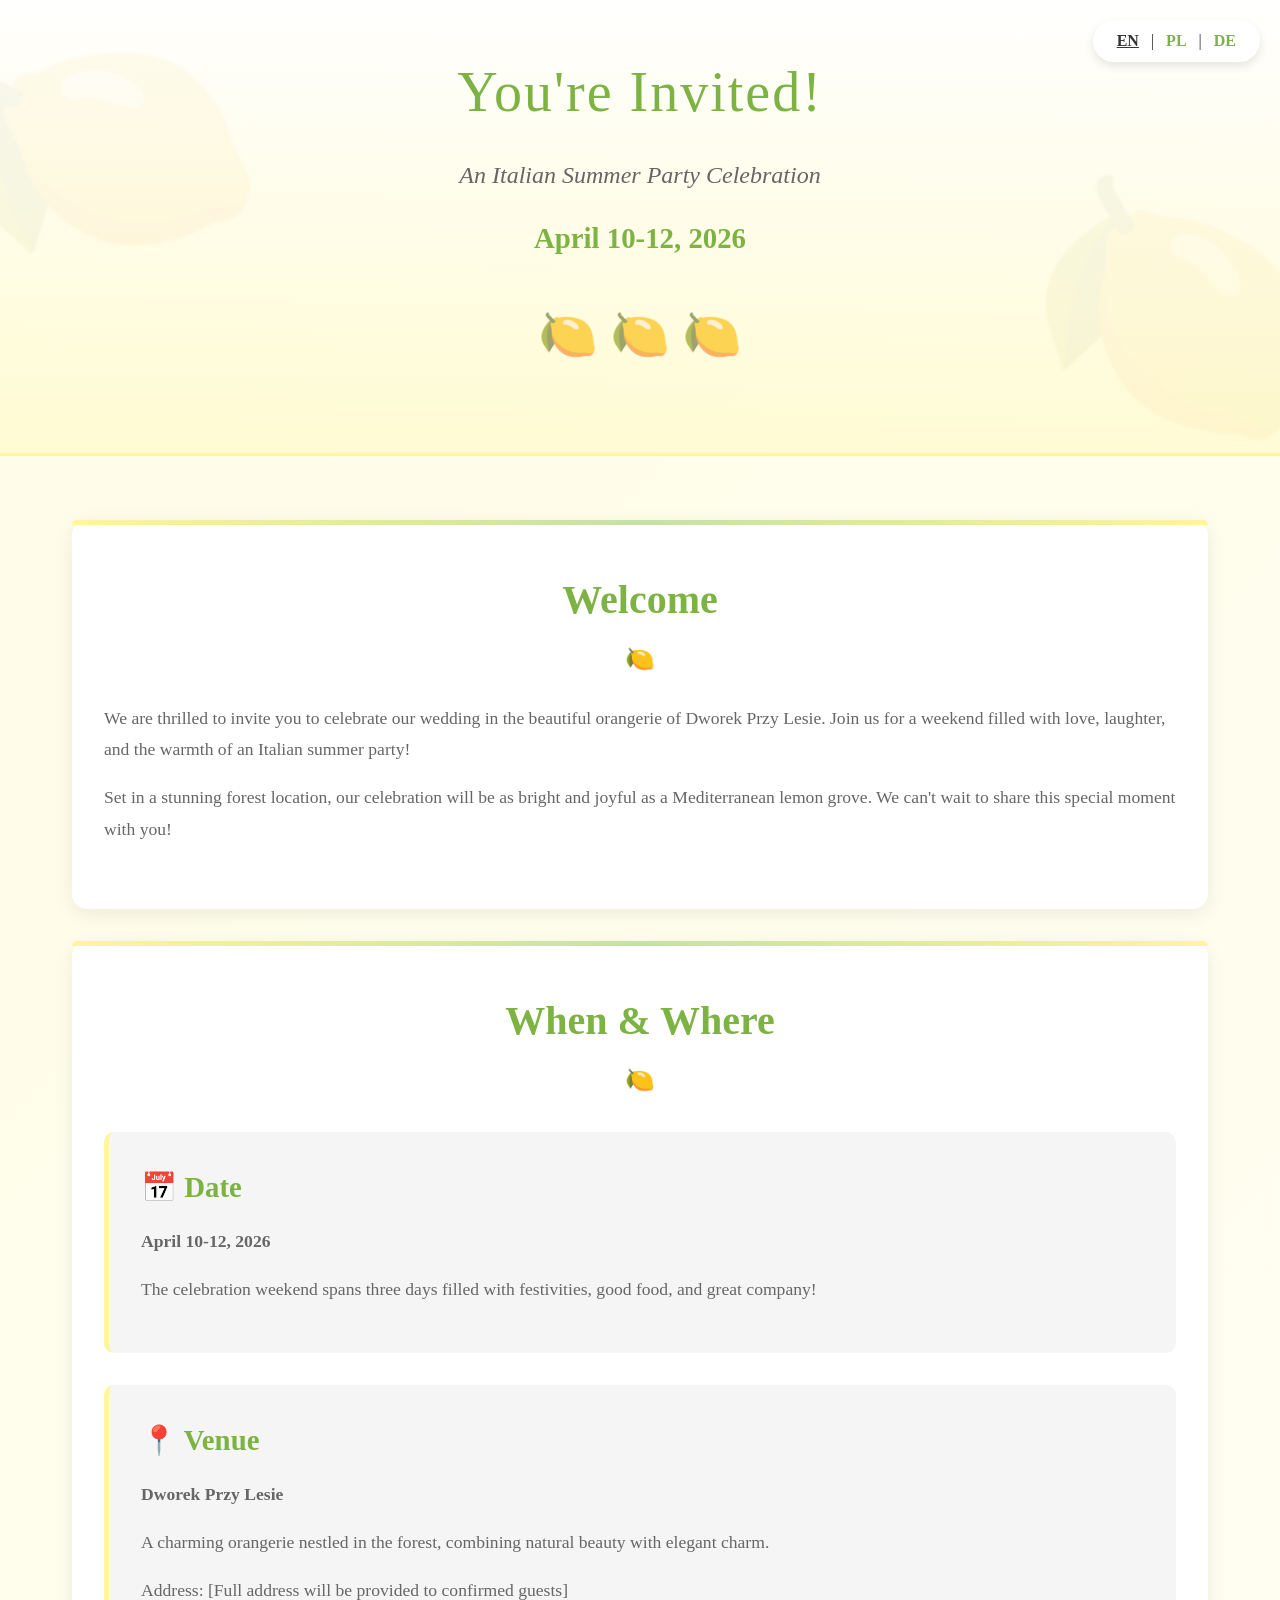
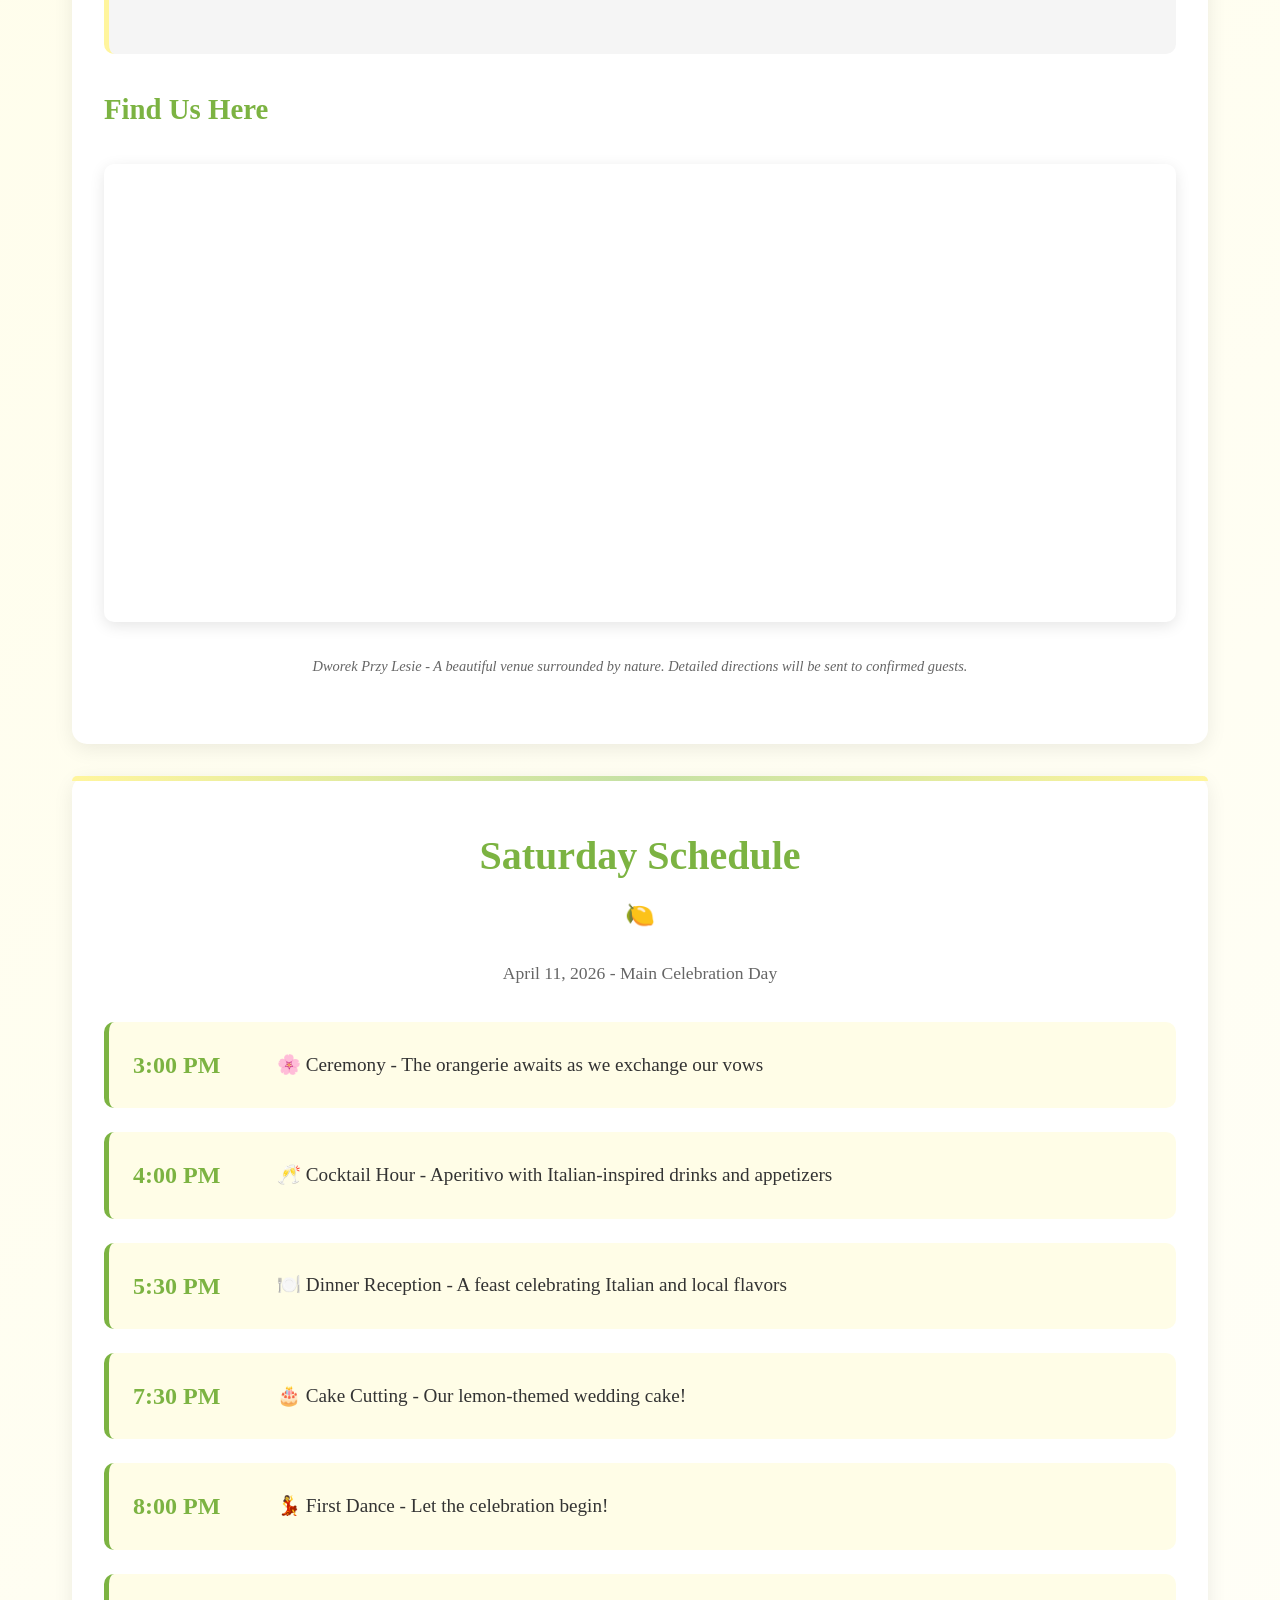
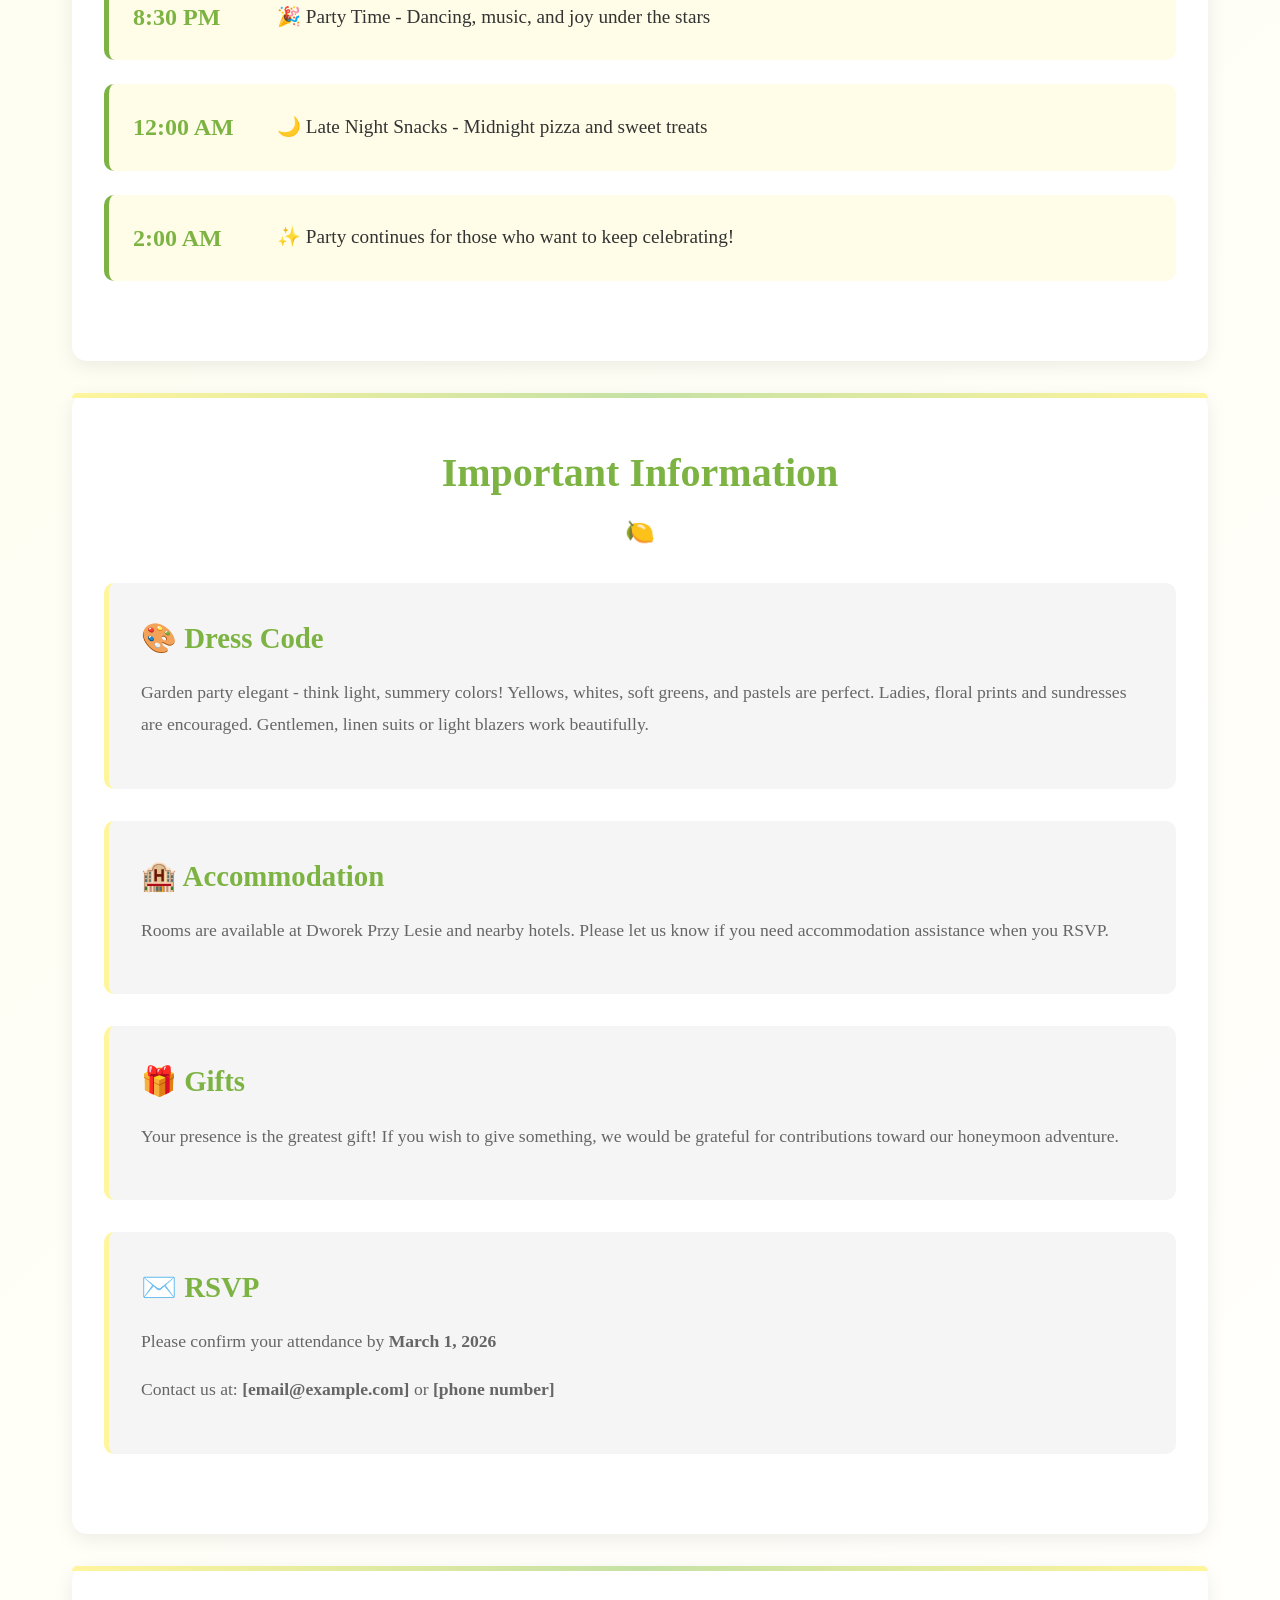
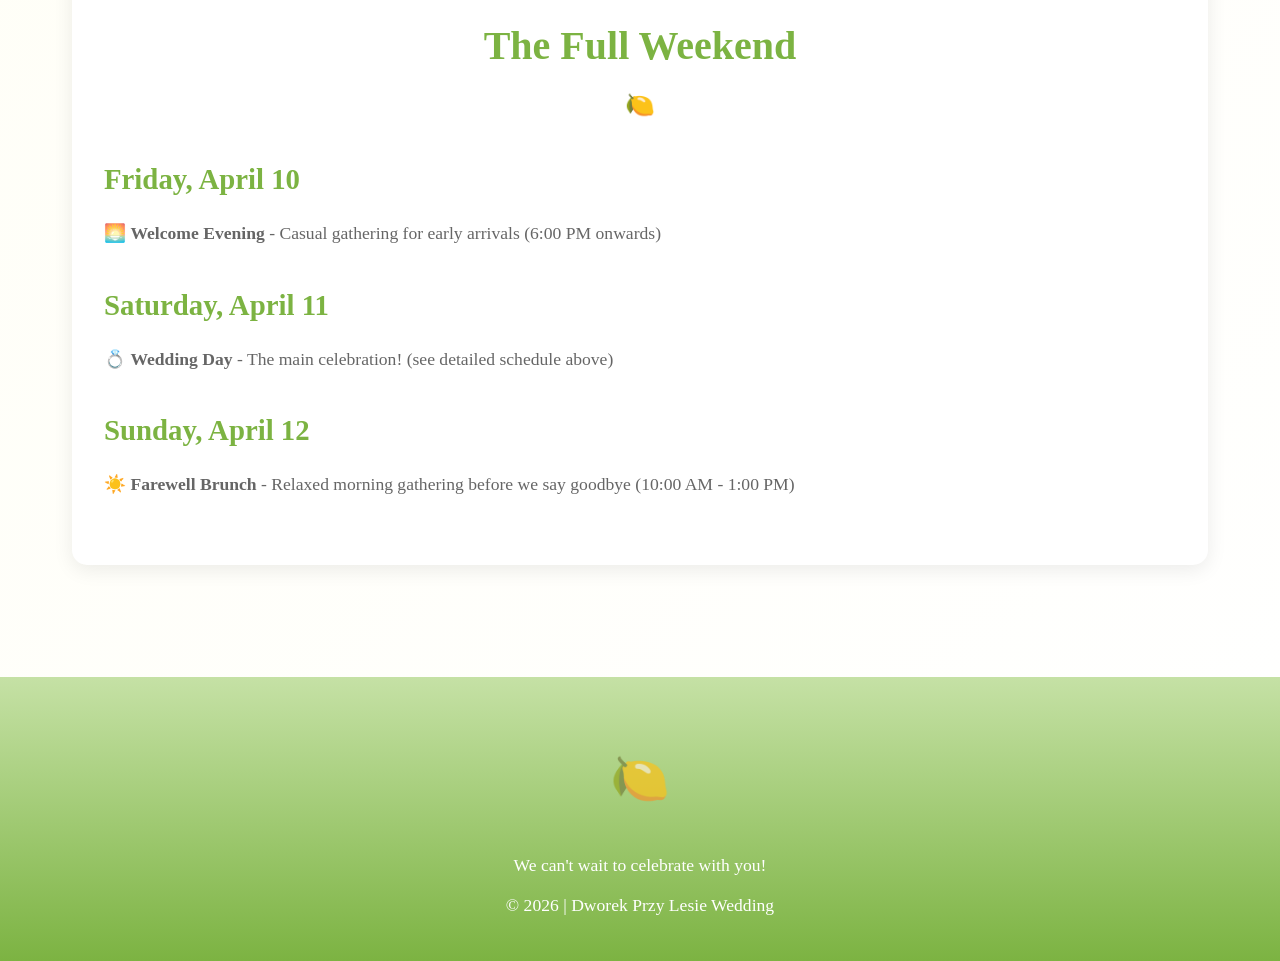
==== index.html @ be42570f "Initial wedding website" ====
<!DOCTYPE html>
<html lang="en">
<head>
    <meta charset="UTF-8">
    <meta name="viewport" content="width=device-width, initial-scale=1.0">
    <title>Wedding Celebration | April 10-12, 2026 | Dworek Przy Lesie</title>
    <meta name="description" content="Join us for an Italian summer party themed wedding celebration at Dworek Przy Lesie, April 10-12, 2026">
    <link rel="stylesheet" href="css/style.css">
</head>
<body>
    <!-- Language Switcher -->
    <div class="language-switcher">
        <a href="index.html">EN</a> |
        <a href="pl.html">PL</a> |
        <a href="de.html">DE</a>
    </div>

    <!-- Header -->
    <header>
        <h1>You're Invited!</h1>
        <p class="subtitle">An Italian Summer Party Celebration</p>
        <p class="date">April 10-12, 2026</p>
        <div class="lemon-decoration">🍋 🍋 🍋</div>
    </header>

    <!-- Main Content -->
    <div class="container">
        
        <!-- Welcome Section -->
        <section id="welcome">
            <h2>Welcome</h2>
            <p>We are thrilled to invite you to celebrate our wedding in the beautiful orangerie of Dworek Przy Lesie. Join us for a weekend filled with love, laughter, and the warmth of an Italian summer party!</p>
            <p>Set in a stunning forest location, our celebration will be as bright and joyful as a Mediterranean lemon grove. We can't wait to share this special moment with you!</p>
        </section>

        <!-- Date & Location -->
        <section id="location">
            <h2>When & Where</h2>
            <div class="info-box">
                <h3>📅 Date</h3>
                <p><strong>April 10-12, 2026</strong></p>
                <p>The celebration weekend spans three days filled with festivities, good food, and great company!</p>
            </div>
            
            <div class="info-box">
                <h3>📍 Venue</h3>
                <p><strong>Dworek Przy Lesie</strong></p>
                <p>A charming orangerie nestled in the forest, combining natural beauty with elegant charm.</p>
                <p>Address: [Full address will be provided to confirmed guests]</p>
            </div>

            <h3>Find Us Here</h3>
            <div class="map-container">
                <iframe 
                    src="https://www.google.com/maps/embed?pb=!1m18!1m12!1m3!1d2373.8956!2d18.0756344!3d53.6174989!2m3!1f0!2f0!3f0!3m2!1i1024!2i768!4f13.1!3m3!1m2!1s0x470312f6e8c45555%3A0x9f4f6c5c3e2f1234!2sDworek%20Przy%20Lesie!5e0!3m2!1sen!2spl!4v1697734000000!5m2!1sen!2spl"
                    width="100%" 
                    height="450" 
                    style="border:0;" 
                    allowfullscreen="" 
                    loading="lazy" 
                    referrerpolicy="no-referrer-when-downgrade">
                </iframe>
            </div>
            <p style="text-align: center; margin-top: 1rem; color: var(--text-light); font-size: 0.9rem;">
                <em>Dworek Przy Lesie - A beautiful venue surrounded by nature. Detailed directions will be sent to confirmed guests.</em>
            </p>
        </section>

        <!-- Saturday Timetable -->
        <section id="schedule">
            <h2>Saturday Schedule</h2>
            <p style="text-align: center; margin-bottom: 2rem;">April 11, 2026 - Main Celebration Day</p>
            
            <div class="timetable">
                <div class="time-item">
                    <span class="time">3:00 PM</span>
                    <span class="event">🌸 Ceremony - The orangerie awaits as we exchange our vows</span>
                </div>
                
                <div class="time-item">
                    <span class="time">4:00 PM</span>
                    <span class="event">🥂 Cocktail Hour - Aperitivo with Italian-inspired drinks and appetizers</span>
                </div>
                
                <div class="time-item">
                    <span class="time">5:30 PM</span>
                    <span class="event">🍽️ Dinner Reception - A feast celebrating Italian and local flavors</span>
                </div>
                
                <div class="time-item">
                    <span class="time">7:30 PM</span>
                    <span class="event">🎂 Cake Cutting - Our lemon-themed wedding cake!</span>
                </div>
                
                <div class="time-item">
                    <span class="time">8:00 PM</span>
                    <span class="event">💃 First Dance - Let the celebration begin!</span>
                </div>
                
                <div class="time-item">
                    <span class="time">8:30 PM</span>
                    <span class="event">🎉 Party Time - Dancing, music, and joy under the stars</span>
                </div>
                
                <div class="time-item">
                    <span class="time">12:00 AM</span>
                    <span class="event">🌙 Late Night Snacks - Midnight pizza and sweet treats</span>
                </div>
                
                <div class="time-item">
                    <span class="time">2:00 AM</span>
                    <span class="event">✨ Party continues for those who want to keep celebrating!</span>
                </div>
            </div>
        </section>

        <!-- Additional Information -->
        <section id="info">
            <h2>Important Information</h2>
            
            <div class="info-box">
                <h3>🎨 Dress Code</h3>
                <p>Garden party elegant - think light, summery colors! Yellows, whites, soft greens, and pastels are perfect. Ladies, floral prints and sundresses are encouraged. Gentlemen, linen suits or light blazers work beautifully.</p>
            </div>

            <div class="info-box">
                <h3>🏨 Accommodation</h3>
                <p>Rooms are available at Dworek Przy Lesie and nearby hotels. Please let us know if you need accommodation assistance when you RSVP.</p>
            </div>

            <div class="info-box">
                <h3>🎁 Gifts</h3>
                <p>Your presence is the greatest gift! If you wish to give something, we would be grateful for contributions toward our honeymoon adventure.</p>
            </div>

            <div class="info-box">
                <h3>✉️ RSVP</h3>
                <p>Please confirm your attendance by <strong>March 1, 2026</strong></p>
                <p>Contact us at: <strong>[email@example.com]</strong> or <strong>[phone number]</strong></p>
            </div>
        </section>

        <!-- Weekend Overview -->
        <section id="weekend">
            <h2>The Full Weekend</h2>
            
            <h3>Friday, April 10</h3>
            <p>🌅 <strong>Welcome Evening</strong> - Casual gathering for early arrivals (6:00 PM onwards)</p>
            
            <h3>Saturday, April 11</h3>
            <p>💍 <strong>Wedding Day</strong> - The main celebration! (see detailed schedule above)</p>
            
            <h3>Sunday, April 12</h3>
            <p>☀️ <strong>Farewell Brunch</strong> - Relaxed morning gathering before we say goodbye (10:00 AM - 1:00 PM)</p>
        </section>

    </div>

    <!-- Footer -->
    <footer>
        <div class="lemon-decoration">🍋</div>
        <p>We can't wait to celebrate with you!</p>
        <p>© 2026 | Dworek Przy Lesie Wedding</p>
    </footer>

    <script src="js/main.js"></script>
</body>
</html>
---- css/style.css ----
/* Italian Summer Party Wedding Theme - Lemons & Light */

:root {
    --lemon-yellow: #FFF59D;
    --soft-yellow: #FFFDE7;
    --light-green: #C5E1A5;
    --forest-green: #7CB342;
    --white: #FFFFFF;
    --soft-gray: #F5F5F5;
    --text-dark: #333333;
    --text-light: #666666;
}

* {
    margin: 0;
    padding: 0;
    box-sizing: border-box;
}

body {
    font-family: 'Georgia', 'Times New Roman', serif;
    line-height: 1.6;
    color: var(--text-dark);
    background: linear-gradient(135deg, var(--soft-yellow) 0%, var(--white) 100%);
    min-height: 100vh;
}

/* Header Section */
header {
    background: linear-gradient(to bottom, rgba(255, 255, 255, 0.95), rgba(255, 245, 157, 0.3));
    padding: 3rem 2rem;
    text-align: center;
    border-bottom: 3px solid var(--lemon-yellow);
    position: relative;
    overflow: hidden;
}

header::before {
    content: '🍋';
    position: absolute;
    font-size: 15rem;
    opacity: 0.05;
    top: -3rem;
    left: -3rem;
    transform: rotate(-15deg);
}

header::after {
    content: '🍋';
    position: absolute;
    font-size: 15rem;
    opacity: 0.05;
    bottom: -3rem;
    right: -3rem;
    transform: rotate(15deg);
}

h1 {
    font-size: 3.5rem;
    color: var(--forest-green);
    margin-bottom: 1rem;
    font-weight: 400;
    letter-spacing: 2px;
    position: relative;
    z-index: 1;
}

.subtitle {
    font-size: 1.5rem;
    color: var(--text-light);
    font-style: italic;
    margin-bottom: 1rem;
}

.date {
    font-size: 1.8rem;
    color: var(--forest-green);
    font-weight: 600;
    margin-top: 1rem;
}

/* Language Switcher */
.language-switcher {
    position: fixed;
    top: 20px;
    right: 20px;
    background: var(--white);
    padding: 0.5rem 1rem;
    border-radius: 25px;
    box-shadow: 0 4px 10px rgba(0, 0, 0, 0.1);
    z-index: 1000;
}

.language-switcher a {
    text-decoration: none;
    color: var(--forest-green);
    margin: 0 0.5rem;
    font-weight: 600;
    transition: color 0.3s ease;
}

.language-switcher a:hover {
    color: var(--text-dark);
}

.language-switcher a.active {
    color: var(--text-dark);
    text-decoration: underline;
}

/* Main Container */
.container {
    max-width: 1200px;
    margin: 0 auto;
    padding: 2rem;
}

/* Section Styling */
section {
    background: var(--white);
    margin: 2rem 0;
    padding: 3rem 2rem;
    border-radius: 15px;
    box-shadow: 0 5px 20px rgba(0, 0, 0, 0.08);
    position: relative;
}

section::before {
    content: '';
    position: absolute;
    top: 0;
    left: 0;
    right: 0;
    height: 5px;
    background: linear-gradient(to right, var(--lemon-yellow), var(--light-green), var(--lemon-yellow));
    border-radius: 15px 15px 0 0;
}

h2 {
    font-size: 2.5rem;
    color: var(--forest-green);
    margin-bottom: 1.5rem;
    text-align: center;
    position: relative;
}

h2::after {
    content: '🍋';
    display: block;
    font-size: 1.5rem;
    margin-top: 0.5rem;
}

h3 {
    font-size: 1.8rem;
    color: var(--forest-green);
    margin: 2rem 0 1rem 0;
}

p {
    font-size: 1.1rem;
    color: var(--text-light);
    margin-bottom: 1rem;
    line-height: 1.8;
}

/* Map Container */
.map-container {
    margin: 2rem 0;
    border-radius: 10px;
    overflow: hidden;
    box-shadow: 0 4px 15px rgba(0, 0, 0, 0.1);
}

.map-container iframe {
    width: 100%;
    height: 450px;
    border: none;
}

/* Timetable */
.timetable {
    margin: 2rem 0;
}

.time-item {
    display: flex;
    align-items: center;
    margin: 1.5rem 0;
    padding: 1.5rem;
    background: var(--soft-yellow);
    border-radius: 10px;
    border-left: 5px solid var(--forest-green);
    transition: transform 0.3s ease, box-shadow 0.3s ease;
}

.time-item:hover {
    transform: translateX(10px);
    box-shadow: 0 4px 15px rgba(124, 179, 66, 0.2);
}

.time {
    font-size: 1.5rem;
    font-weight: 600;
    color: var(--forest-green);
    min-width: 120px;
    margin-right: 1.5rem;
}

.event {
    font-size: 1.2rem;
    color: var(--text-dark);
}

/* Info Boxes */
.info-box {
    background: var(--soft-gray);
    padding: 2rem;
    border-radius: 10px;
    margin: 2rem 0;
    border-left: 5px solid var(--lemon-yellow);
}

.info-box h3 {
    margin-top: 0;
}

/* Footer */
footer {
    background: linear-gradient(to top, var(--forest-green), var(--light-green));
    color: var(--white);
    text-align: center;
    padding: 2rem;
    margin-top: 3rem;
}

footer p {
    color: var(--white);
    margin: 0.5rem 0;
}

/* Decorative Elements */
.lemon-decoration {
    text-align: center;
    font-size: 3rem;
    margin: 2rem 0;
    opacity: 0.7;
}

/* Responsive Design */
@media (max-width: 768px) {
    h1 {
        font-size: 2.5rem;
    }
    
    .subtitle {
        font-size: 1.2rem;
    }
    
    .date {
        font-size: 1.5rem;
    }
    
    h2 {
        font-size: 2rem;
    }
    
    .time-item {
        flex-direction: column;
        align-items: flex-start;
    }
    
    .time {
        min-width: auto;
        margin-right: 0;
        margin-bottom: 0.5rem;
    }
    
    .language-switcher {
        top: 10px;
        right: 10px;
        padding: 0.4rem 0.8rem;
    }
    
    section {
        padding: 2rem 1rem;
    }
    
    .map-container iframe {
        height: 300px;
    }
}

/* Animation */
@keyframes fadeIn {
    from {
        opacity: 0;
        transform: translateY(20px);
    }
    to {
        opacity: 1;
        transform: translateY(0);
    }
}

section {
    animation: fadeIn 0.6s ease-out;
}
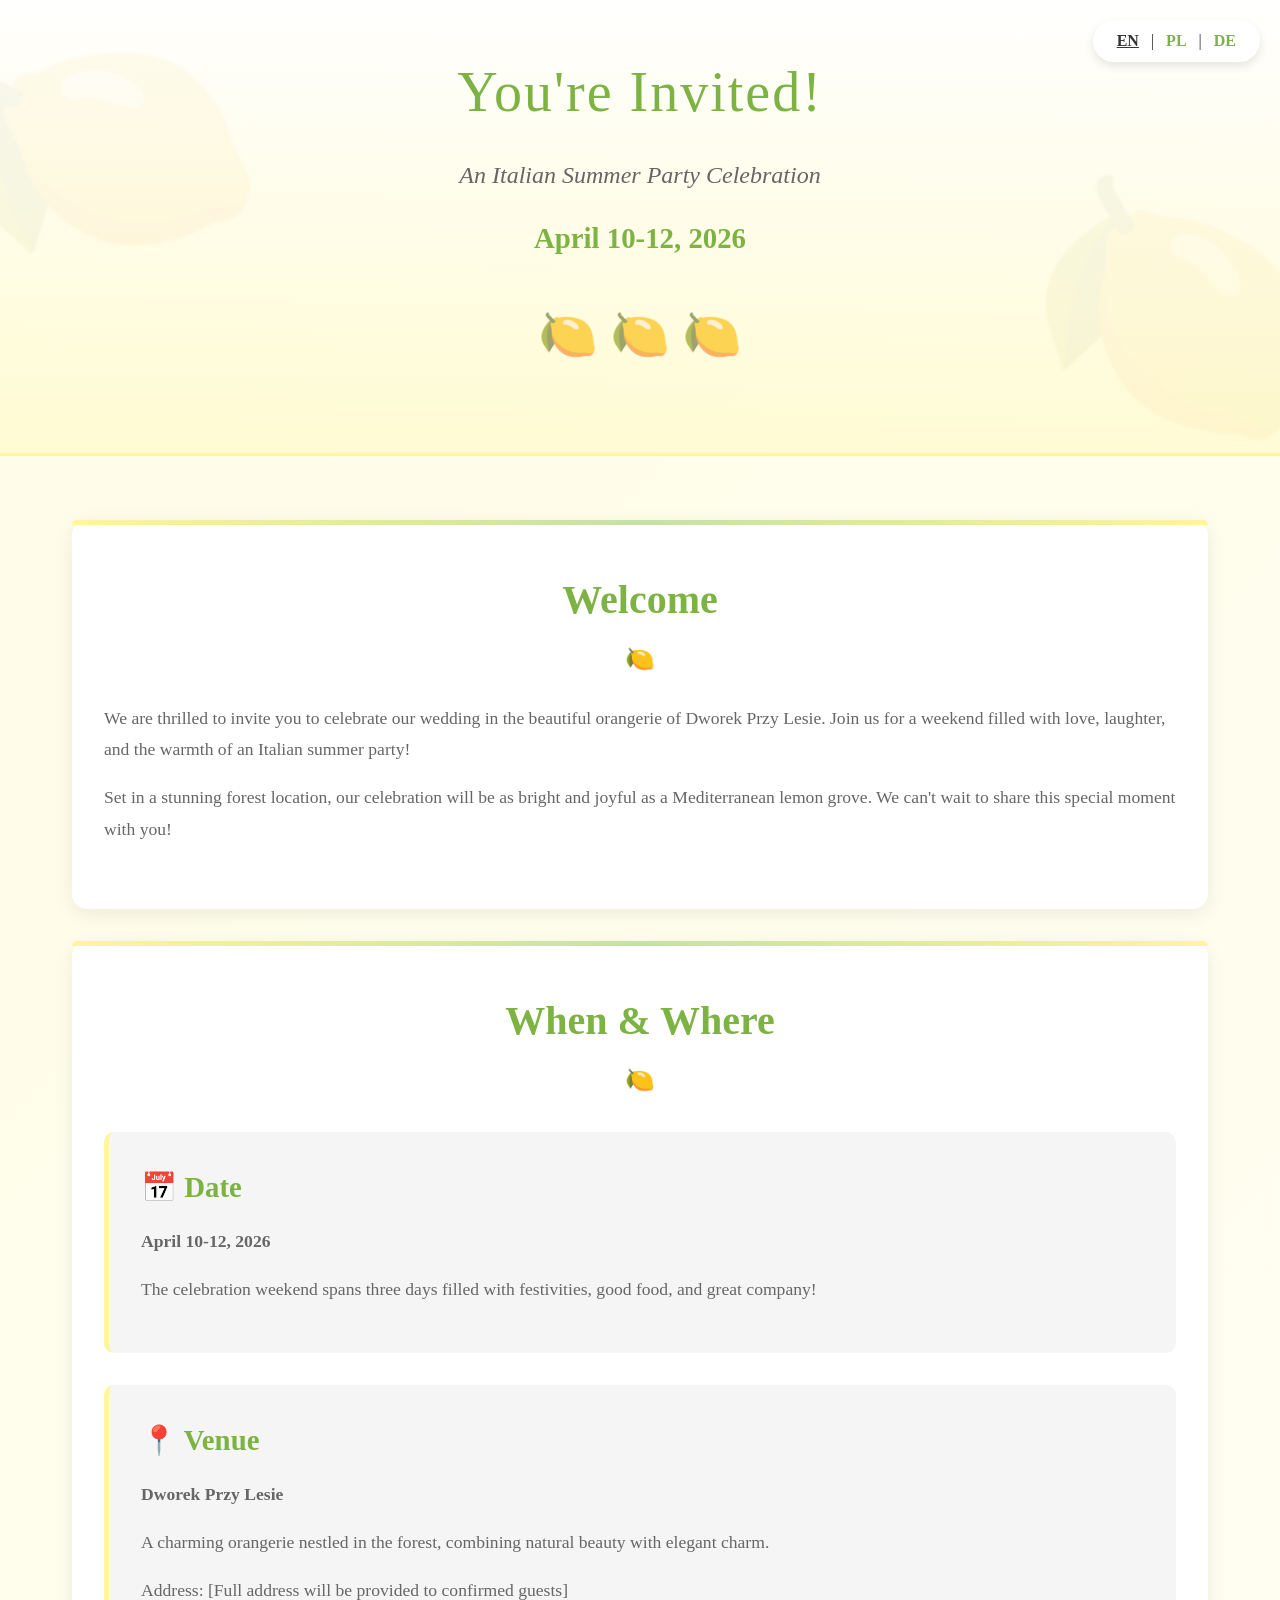
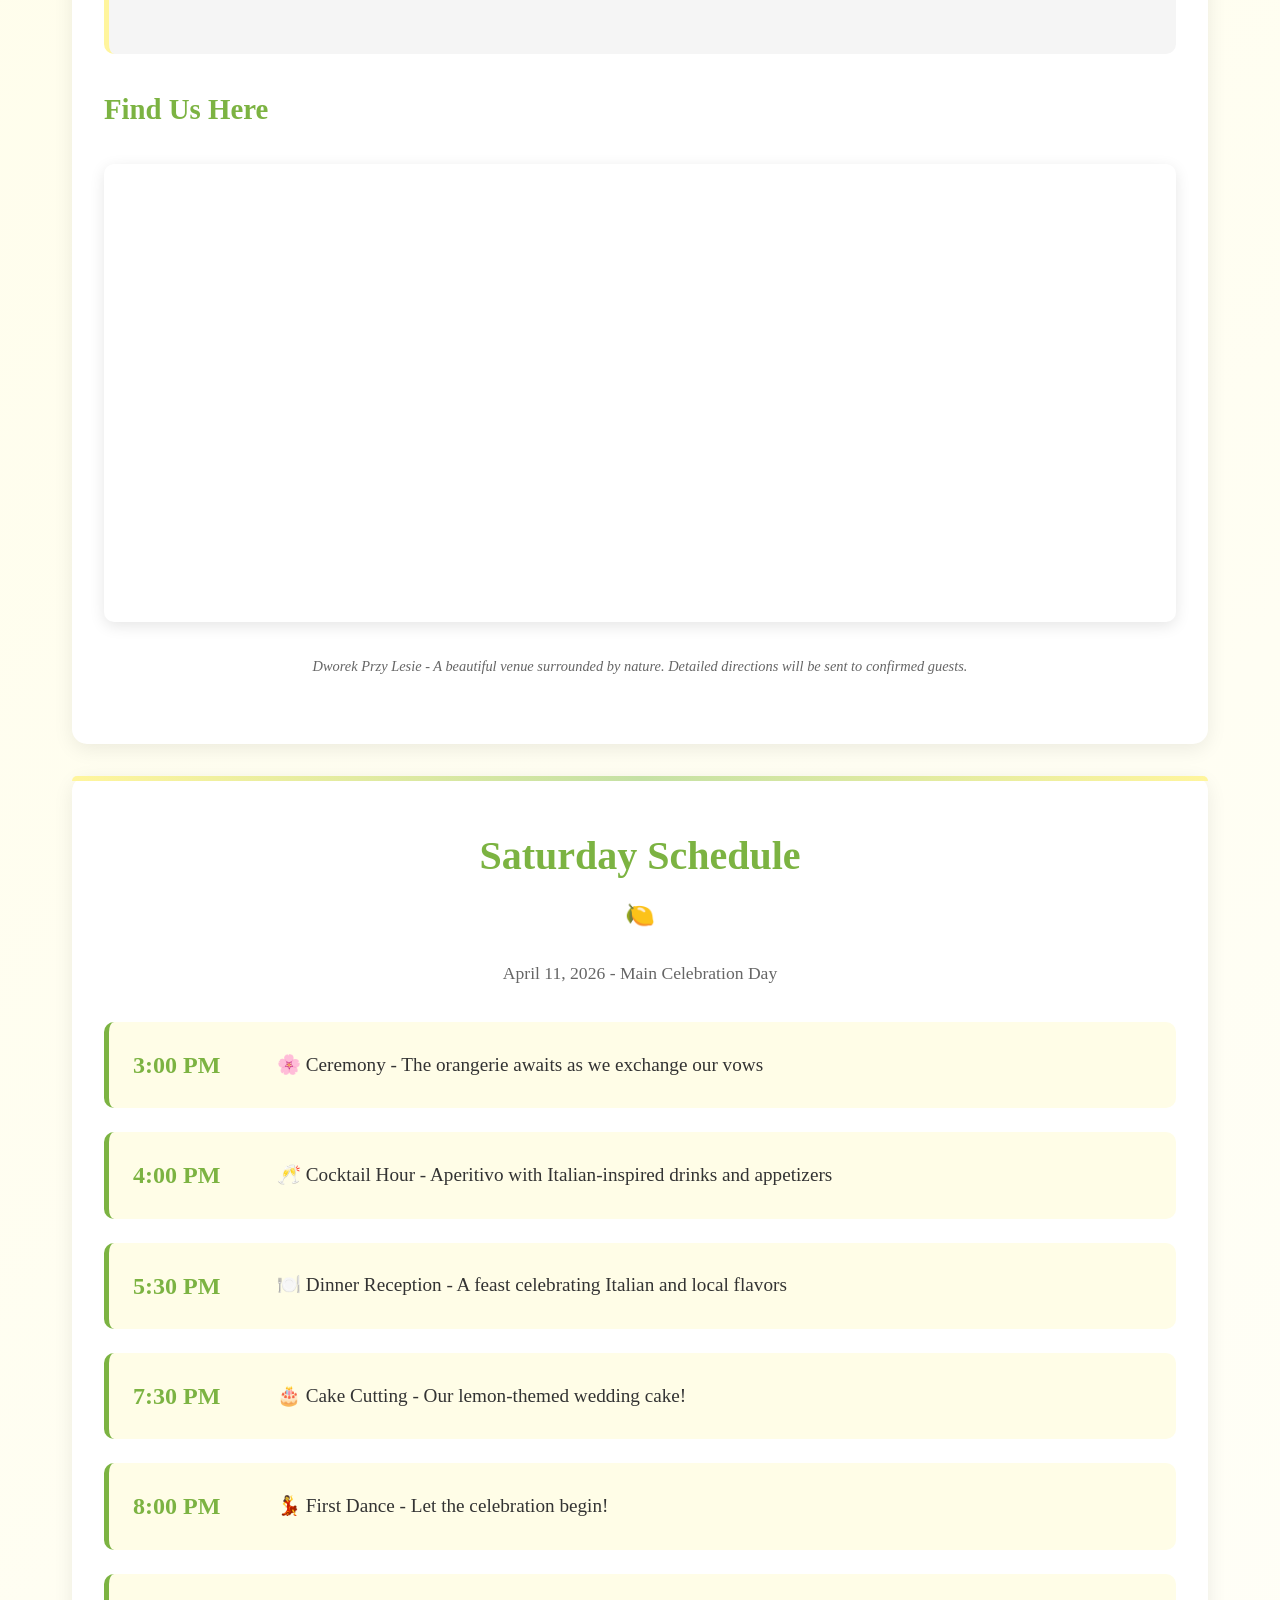
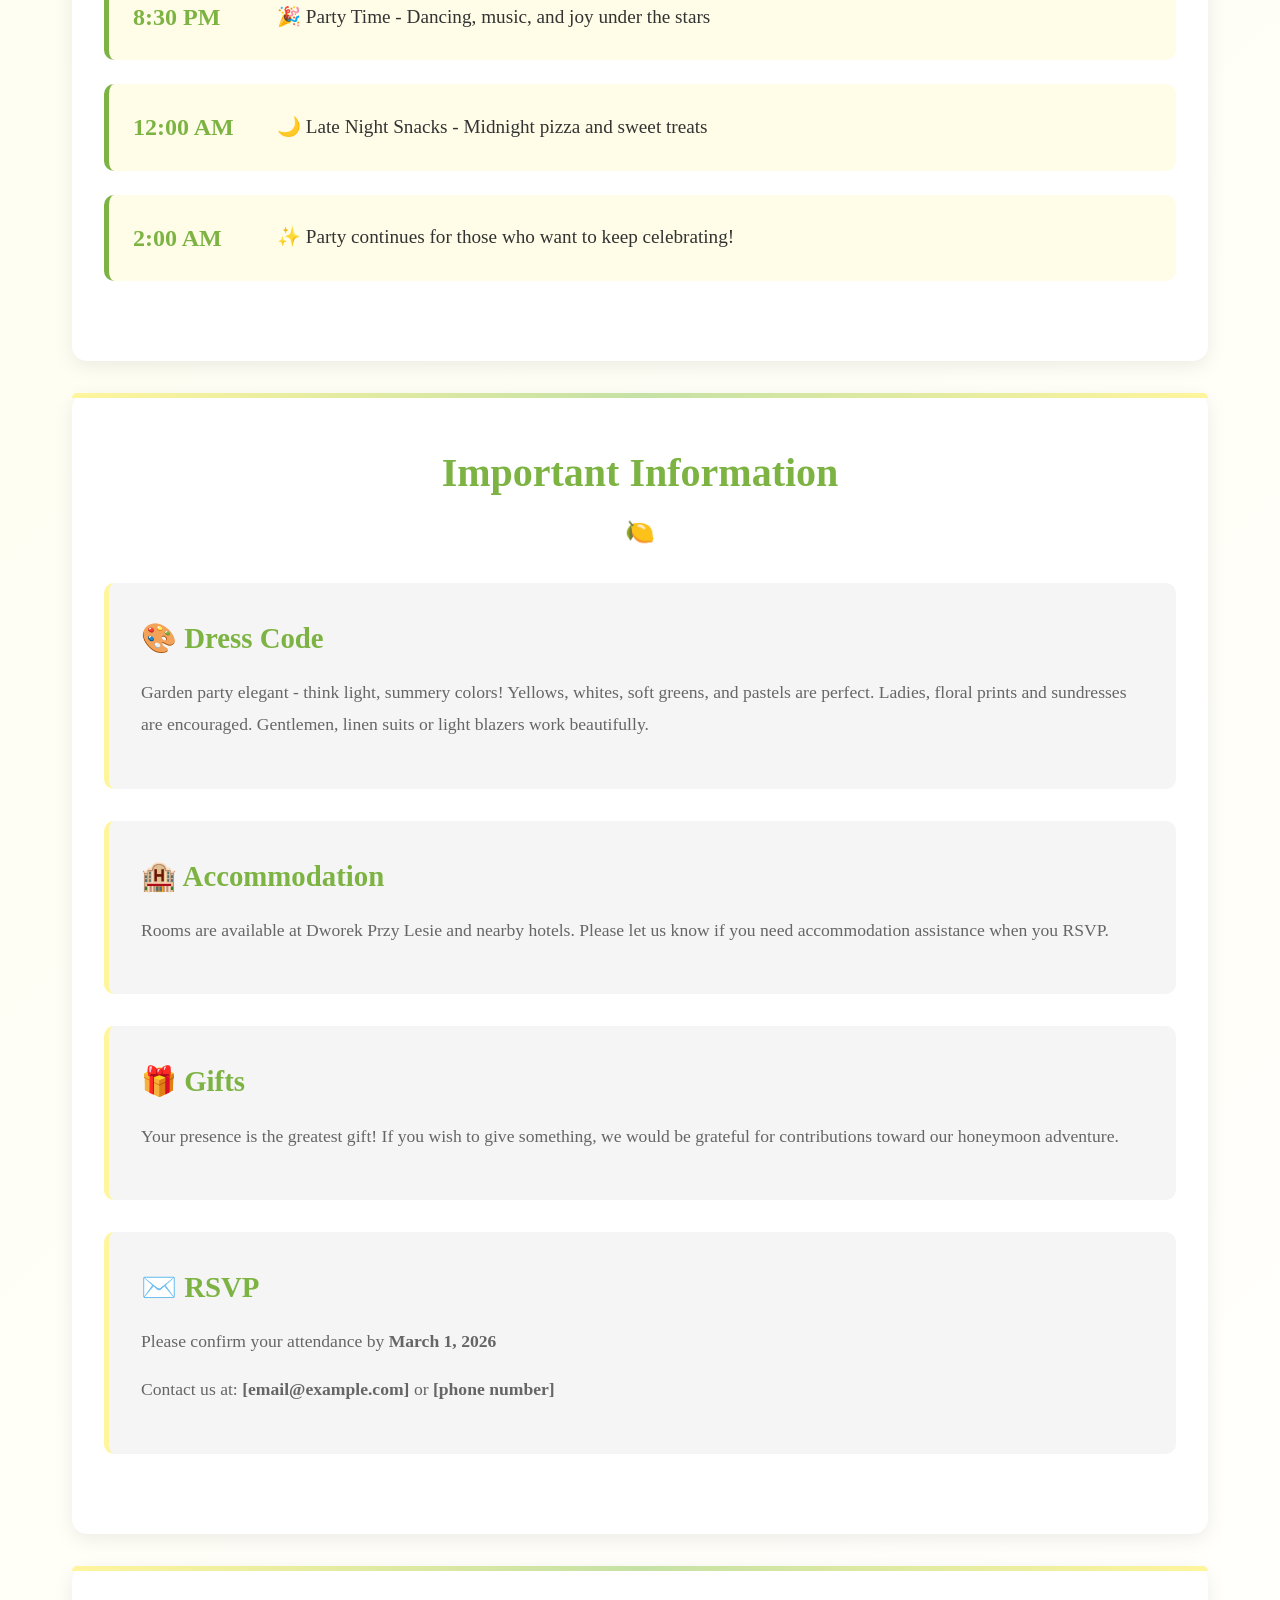
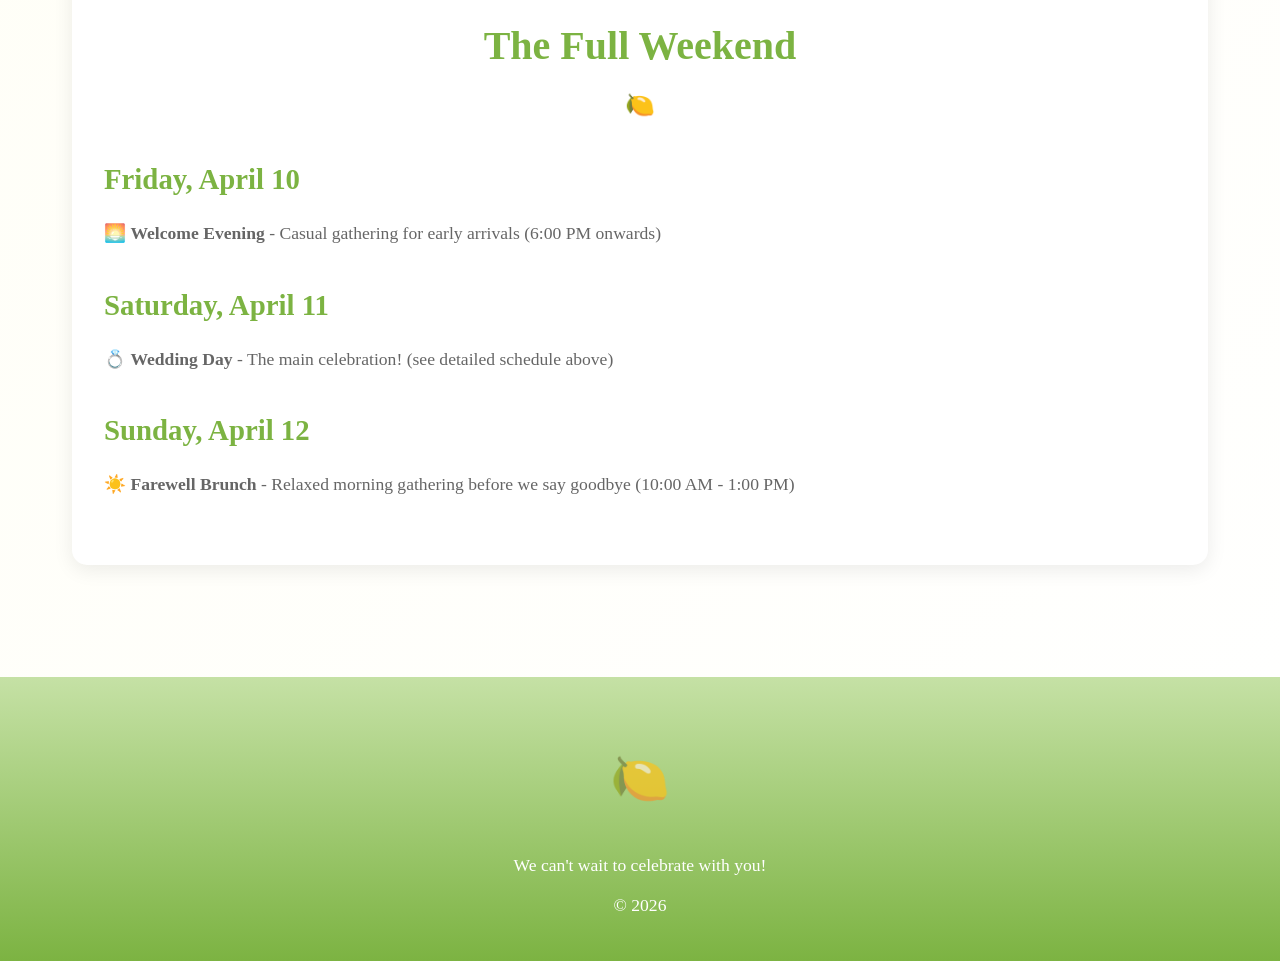
==== commit b2ccbafb: "copyright" ====
--- a/index.html
+++ b/index.html
@@ -160,7 +160,7 @@
     <footer>
         <div class="lemon-decoration">🍋</div>
         <p>We can't wait to celebrate with you!</p>
-        <p>© 2026 | Dworek Przy Lesie Wedding</p>
+        <p>© 2026 </p>
     </footer>
 
     <script src="js/main.js"></script>
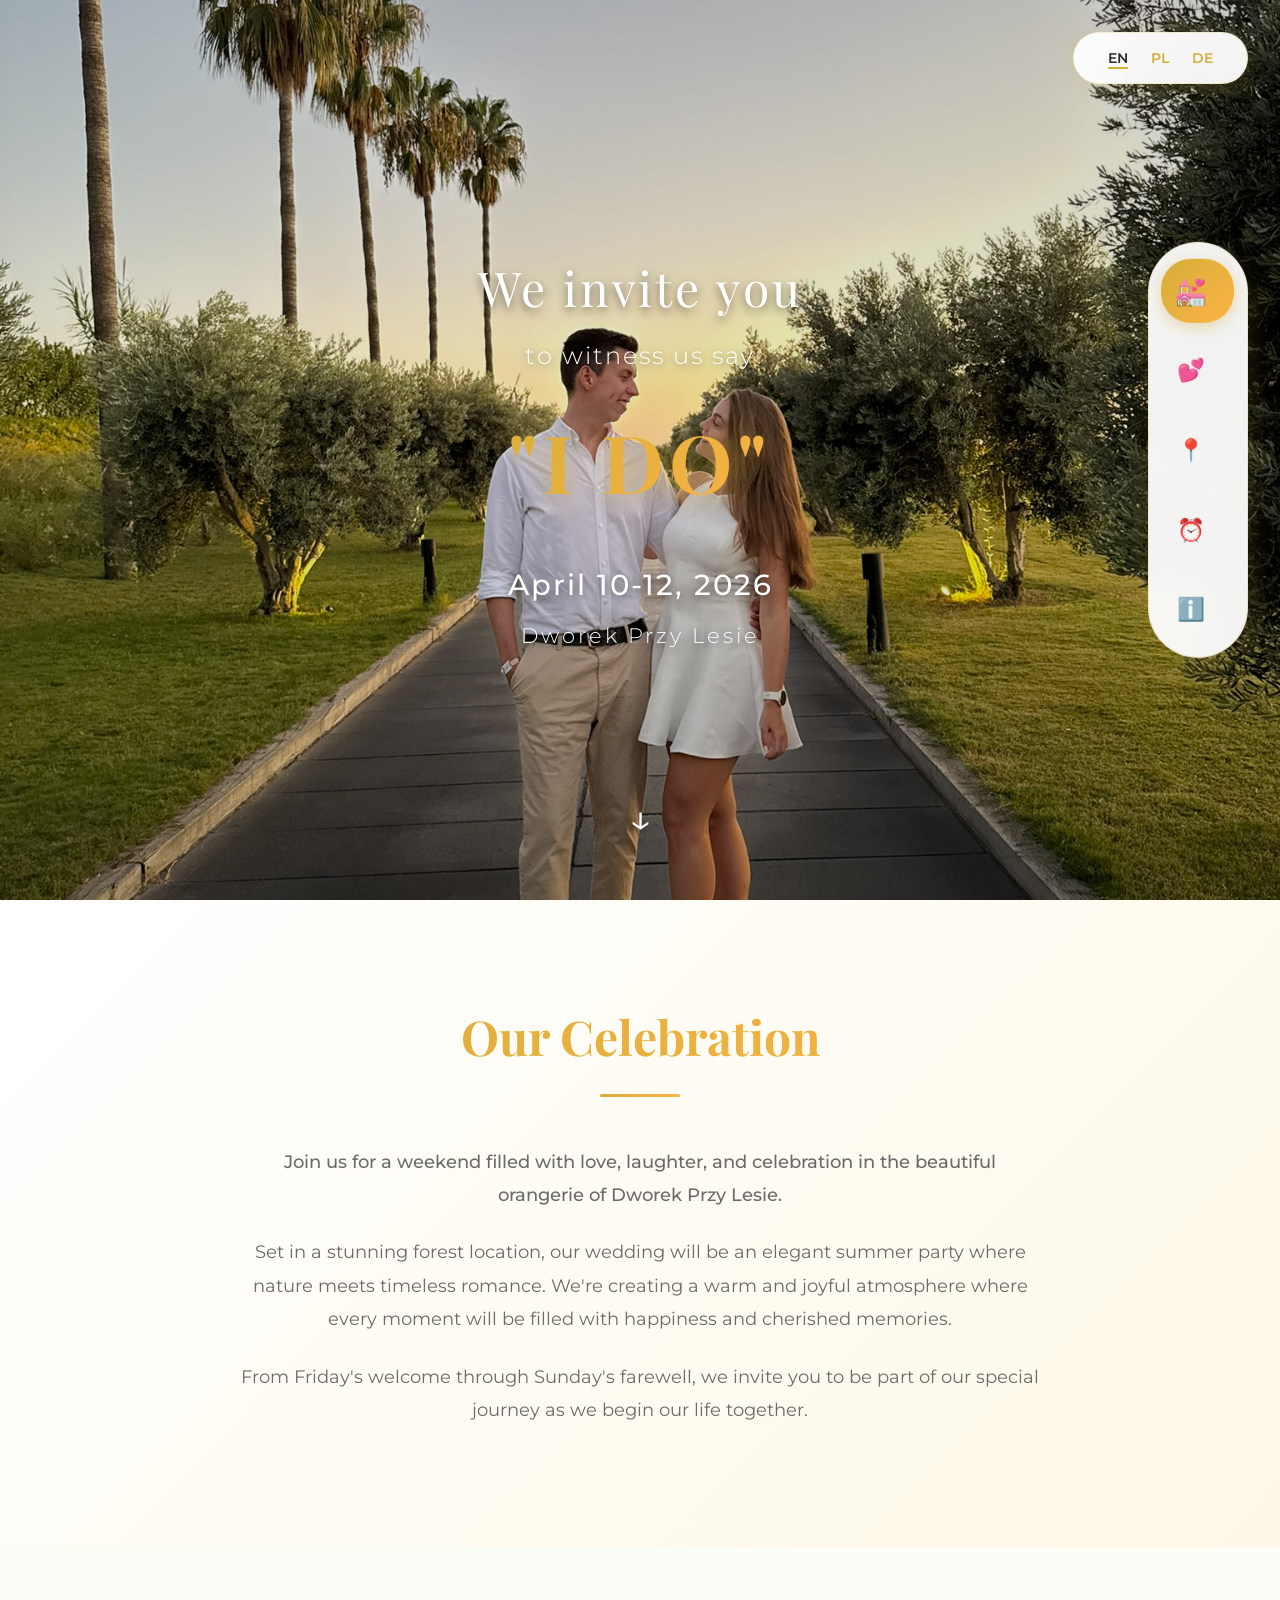
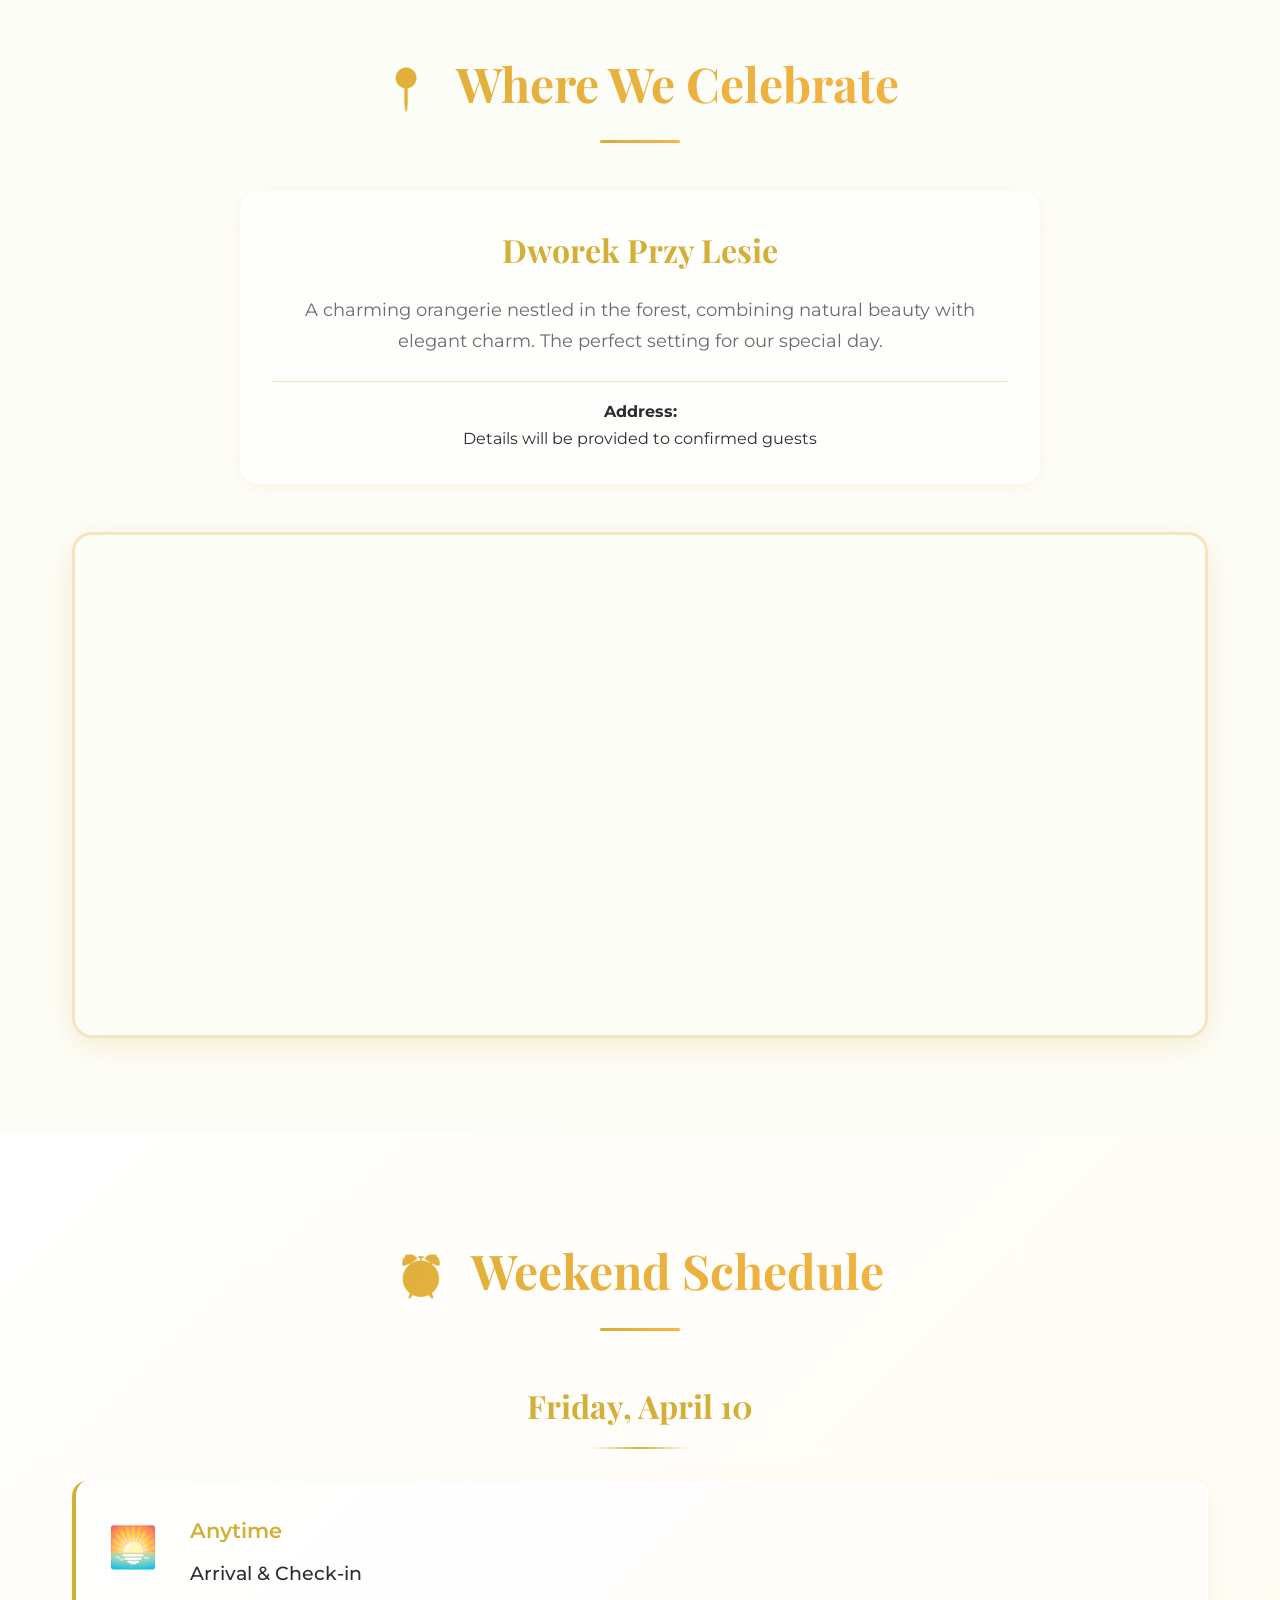
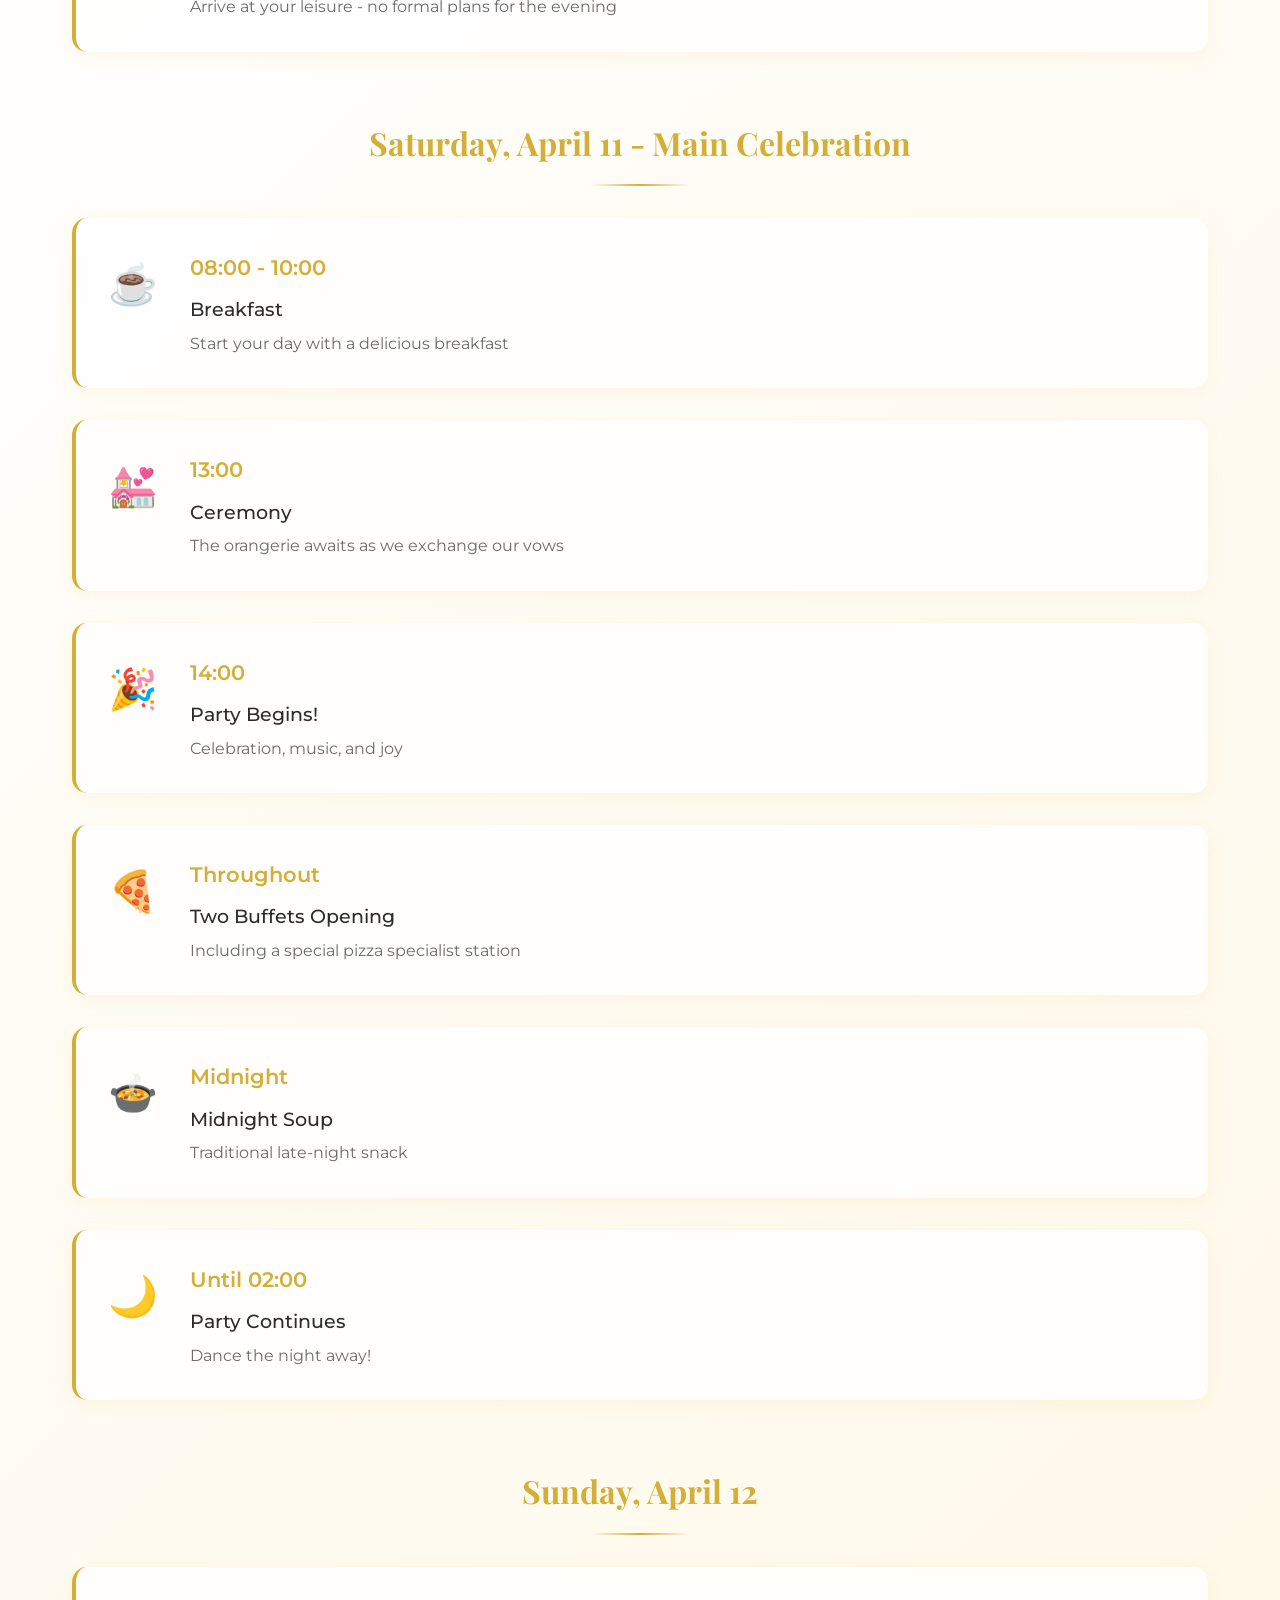
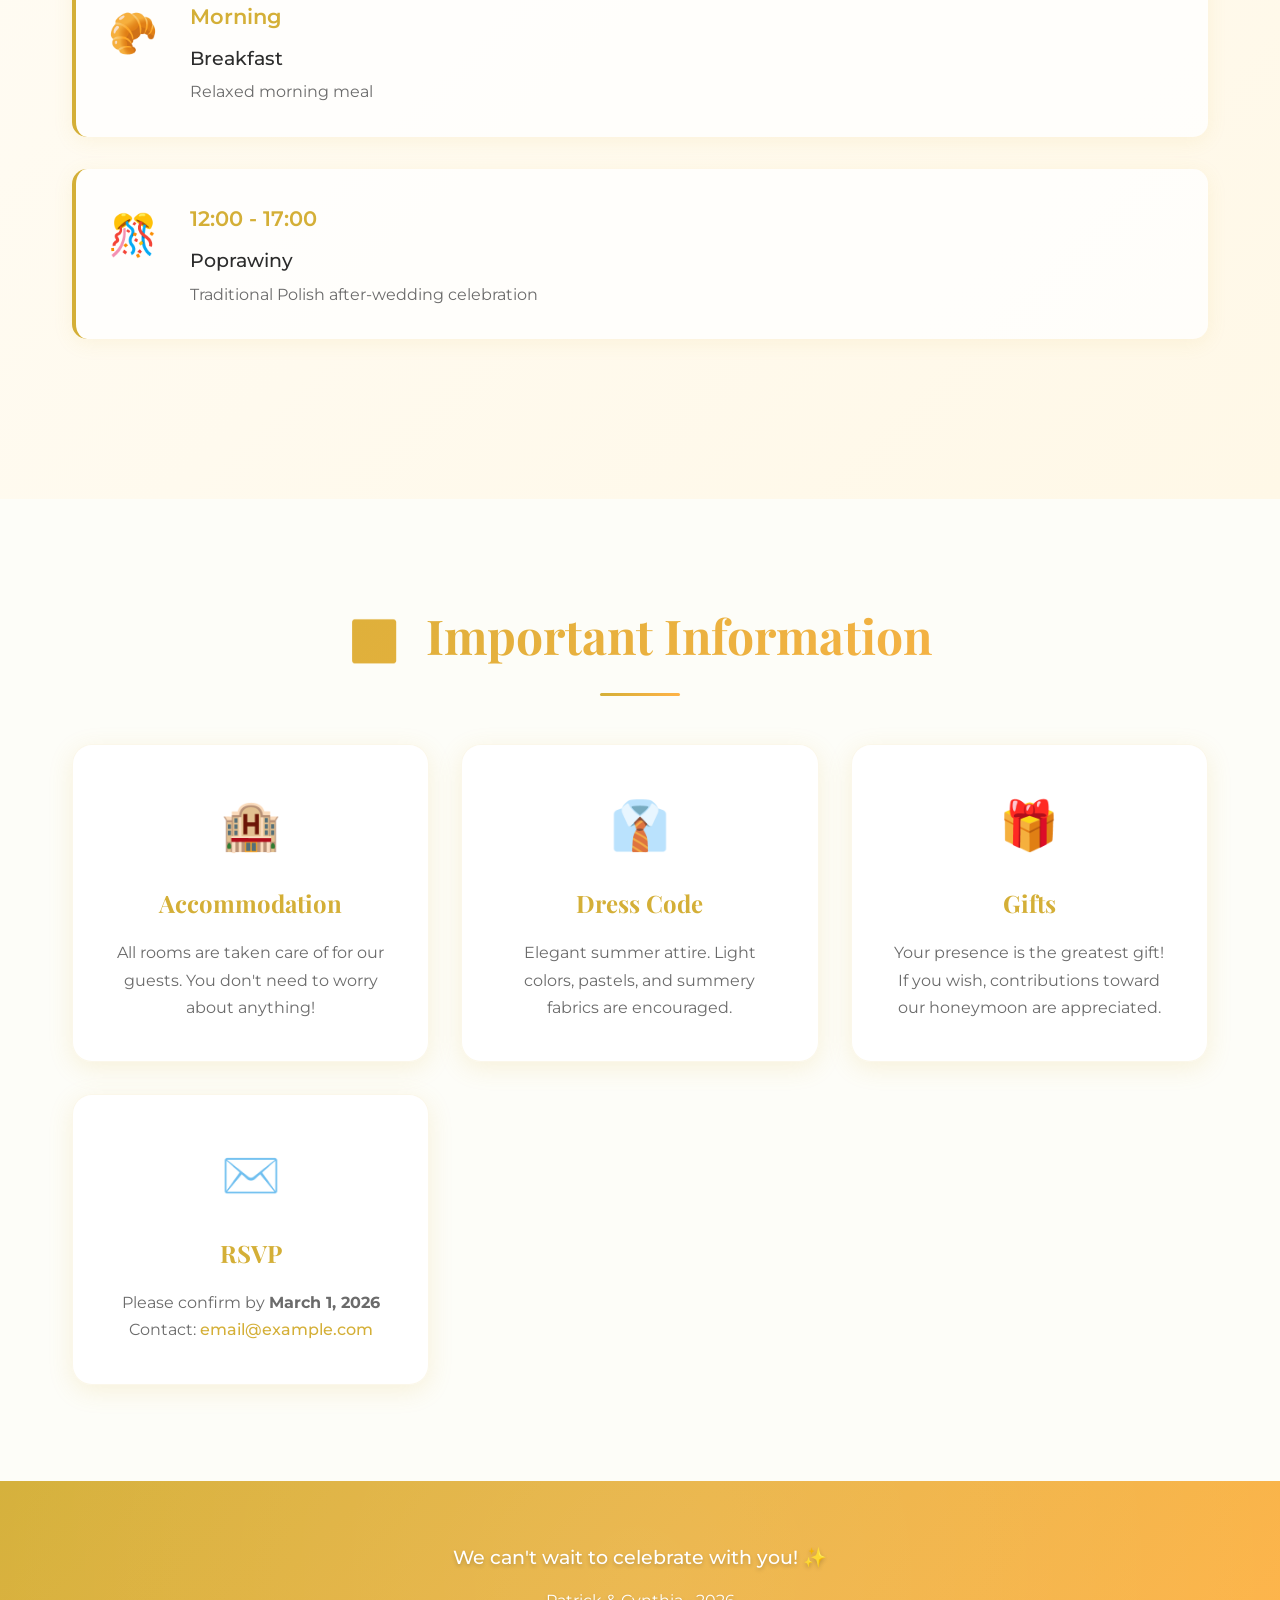
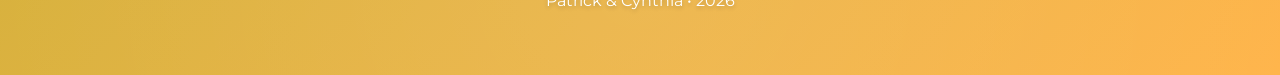
==== commit 3e8806e9: "crazy new style" ====
--- a/index.html
+++ b/index.html
@@ -3,166 +3,260 @@
 <head>
     <meta charset="UTF-8">
     <meta name="viewport" content="width=device-width, initial-scale=1.0">
-    <title>Wedding Celebration | April 10-12, 2026 | Dworek Przy Lesie</title>
-    <meta name="description" content="Join us for an Italian summer party themed wedding celebration at Dworek Przy Lesie, April 10-12, 2026">
+    <title>Patrick & Cynthia | Wedding 2026</title>
+    <meta name="description" content="Join us for our wedding celebration at Dworek Przy Lesie, April 10-12, 2026">
+    <link rel="preconnect" href="https://fonts.googleapis.com">
+    <link rel="preconnect" href="https://fonts.gstatic.com" crossorigin>
+    <link href="https://fonts.googleapis.com/css2?family=Playfair+Display:wght@400;500;600;700&family=Montserrat:wght@300;400;500;600&display=swap" rel="stylesheet">
     <link rel="stylesheet" href="css/style.css">
 </head>
 <body>
+    <!-- Sticky Navigation Menu -->
+    <nav class="sticky-nav">
+        <a href="#hero" class="nav-item active" data-section="hero">
+            <span class="nav-icon">💒</span>
+            <span class="nav-label">Start</span>
+        </a>
+        <a href="#about" class="nav-item" data-section="about">
+            <span class="nav-icon">💕</span>
+            <span class="nav-label">About</span>
+        </a>
+        <a href="#location" class="nav-item" data-section="location">
+            <span class="nav-icon">📍</span>
+            <span class="nav-label">Location</span>
+        </a>
+        <a href="#schedule" class="nav-item" data-section="schedule">
+            <span class="nav-icon">⏰</span>
+            <span class="nav-label">Schedule</span>
+        </a>
+        <a href="#info" class="nav-item" data-section="info">
+            <span class="nav-icon">ℹ️</span>
+            <span class="nav-label">Info</span>
+        </a>
+    </nav>
+
     <!-- Language Switcher -->
     <div class="language-switcher">
-        <a href="index.html">EN</a> |
-        <a href="pl.html">PL</a> |
+        <a href="index.html" class="active">EN</a>
+        <a href="pl.html">PL</a>
         <a href="de.html">DE</a>
     </div>
 
-    <!-- Header -->
-    <header>
-        <h1>You're Invited!</h1>
-        <p class="subtitle">An Italian Summer Party Celebration</p>
-        <p class="date">April 10-12, 2026</p>
-        <div class="lemon-decoration">🍋 🍋 🍋</div>
-    </header>
-
-    <!-- Main Content -->
-    <div class="container">
-        
-        <!-- Welcome Section -->
-        <section id="welcome">
-            <h2>Welcome</h2>
-            <p>We are thrilled to invite you to celebrate our wedding in the beautiful orangerie of Dworek Przy Lesie. Join us for a weekend filled with love, laughter, and the warmth of an Italian summer party!</p>
-            <p>Set in a stunning forest location, our celebration will be as bright and joyful as a Mediterranean lemon grove. We can't wait to share this special moment with you!</p>
-        </section>
-
-        <!-- Date & Location -->
-        <section id="location">
-            <h2>When & Where</h2>
-            <div class="info-box">
-                <h3>📅 Date</h3>
-                <p><strong>April 10-12, 2026</strong></p>
-                <p>The celebration weekend spans three days filled with festivities, good food, and great company!</p>
-            </div>
+    <!-- Hero Section with Image -->
+    <section id="hero" class="hero-section">
+        <div class="hero-image">
+            <img src="images/img_2223.jpg" alt="Patrick & Cynthia" onerror="this.style.display='none'; this.nextElementSibling.style.display='flex';">
+            <div class="hero-placeholder" style="display: none;">
+                <p>📷 Place your image "img_2223.jpg" in the images folder</p>
+            </div>
+        </div>
+        <div class="hero-overlay"></div>
+        <div class="hero-content">
+            <h1 class="hero-title">We invite you</h1>
+            <p class="hero-subtitle">to witness us say</p>
+            <h2 class="hero-yes">"I DO"</h2>
+            <div class="hero-date">April 10-12, 2026</div>
+            <div class="hero-venue">Dworek Przy Lesie</div>
+        </div>
+        <div class="scroll-indicator">
+            <span>↓</span>
+        </div>
+    </section>
+
+    <!-- About Section -->
+    <section id="about" class="content-section">
+        <div class="container">
+            <h2 class="section-title">Our Celebration</h2>
+            <div class="about-content">
+                <p class="lead-text">Join us for a weekend filled with love, laughter, and celebration in the beautiful orangerie of Dworek Przy Lesie.</p>
+                <p>Set in a stunning forest location, our wedding will be an elegant summer party where nature meets timeless romance. We're creating a warm and joyful atmosphere where every moment will be filled with happiness and cherished memories.</p>
+                <p>From Friday's welcome through Sunday's farewell, we invite you to be part of our special journey as we begin our life together.</p>
+            </div>
+        </div>
+    </section>
+
+    <!-- Location Section -->
+    <section id="location" class="content-section location-section">
+        <div class="container">
+            <h2 class="section-title">
+                <span class="title-icon">📍</span>
+                Where We Celebrate
+            </h2>
             
-            <div class="info-box">
-                <h3>📍 Venue</h3>
-                <p><strong>Dworek Przy Lesie</strong></p>
-                <p>A charming orangerie nestled in the forest, combining natural beauty with elegant charm.</p>
-                <p>Address: [Full address will be provided to confirmed guests]</p>
-            </div>
-
-            <h3>Find Us Here</h3>
+            <div class="location-info">
+                <div class="venue-details">
+                    <h3>Dworek Przy Lesie</h3>
+                    <p class="venue-description">A charming orangerie nestled in the forest, combining natural beauty with elegant charm. The perfect setting for our special day.</p>
+                    <div class="venue-address">
+                        <strong>Address:</strong><br>
+                        Details will be provided to confirmed guests
+                    </div>
+                </div>
+            </div>
+
             <div class="map-container">
                 <iframe 
                     src="https://www.google.com/maps/embed?pb=!1m18!1m12!1m3!1d2373.8956!2d18.0756344!3d53.6174989!2m3!1f0!2f0!3f0!3m2!1i1024!2i768!4f13.1!3m3!1m2!1s0x470312f6e8c45555%3A0x9f4f6c5c3e2f1234!2sDworek%20Przy%20Lesie!5e0!3m2!1sen!2spl!4v1697734000000!5m2!1sen!2spl"
                     width="100%" 
-                    height="450" 
+                    height="500" 
                     style="border:0;" 
                     allowfullscreen="" 
                     loading="lazy" 
                     referrerpolicy="no-referrer-when-downgrade">
                 </iframe>
             </div>
-            <p style="text-align: center; margin-top: 1rem; color: var(--text-light); font-size: 0.9rem;">
-                <em>Dworek Przy Lesie - A beautiful venue surrounded by nature. Detailed directions will be sent to confirmed guests.</em>
-            </p>
-        </section>
-
-        <!-- Saturday Timetable -->
-        <section id="schedule">
-            <h2>Saturday Schedule</h2>
-            <p style="text-align: center; margin-bottom: 2rem;">April 11, 2026 - Main Celebration Day</p>
-            
-            <div class="timetable">
-                <div class="time-item">
-                    <span class="time">3:00 PM</span>
-                    <span class="event">🌸 Ceremony - The orangerie awaits as we exchange our vows</span>
-                </div>
+        </div>
+    </section>
+
+    <!-- Schedule Section -->
+    <section id="schedule" class="content-section schedule-section">
+        <div class="container">
+            <h2 class="section-title">
+                <span class="title-icon">⏰</span>
+                Weekend Schedule
+            </h2>
+
+            <!-- Friday -->
+            <div class="day-schedule">
+                <h3 class="day-title">Friday, April 10</h3>
+                <div class="schedule-item">
+                    <span class="schedule-icon">🌅</span>
+                    <div class="schedule-content">
+                        <div class="schedule-time">Anytime</div>
+                        <div class="schedule-event">Arrival & Check-in</div>
+                        <div class="schedule-desc">Arrive at your leisure - no formal plans for the evening</div>
+                    </div>
+                </div>
+            </div>
+
+            <!-- Saturday -->
+            <div class="day-schedule">
+                <h3 class="day-title">Saturday, April 11 - Main Celebration</h3>
                 
-                <div class="time-item">
-                    <span class="time">4:00 PM</span>
-                    <span class="event">🥂 Cocktail Hour - Aperitivo with Italian-inspired drinks and appetizers</span>
-                </div>
+                <div class="schedule-item">
+                    <span class="schedule-icon">☕</span>
+                    <div class="schedule-content">
+                        <div class="schedule-time">08:00 - 10:00</div>
+                        <div class="schedule-event">Breakfast</div>
+                        <div class="schedule-desc">Start your day with a delicious breakfast</div>
+                    </div>
+                </div>
+
+                <div class="schedule-item">
+                    <span class="schedule-icon">💒</span>
+                    <div class="schedule-content">
+                        <div class="schedule-time">13:00</div>
+                        <div class="schedule-event">Ceremony</div>
+                        <div class="schedule-desc">The orangerie awaits as we exchange our vows</div>
+                    </div>
+                </div>
+
+                <div class="schedule-item">
+                    <span class="schedule-icon">🎉</span>
+                    <div class="schedule-content">
+                        <div class="schedule-time">14:00</div>
+                        <div class="schedule-event">Party Begins!</div>
+                        <div class="schedule-desc">Celebration, music, and joy</div>
+                    </div>
+                </div>
+
+                <div class="schedule-item">
+                    <span class="schedule-icon">🍕</span>
+                    <div class="schedule-content">
+                        <div class="schedule-time">Throughout</div>
+                        <div class="schedule-event">Two Buffets Opening</div>
+                        <div class="schedule-desc">Including a special pizza specialist station</div>
+                    </div>
+                </div>
+
+                <div class="schedule-item">
+                    <span class="schedule-icon">🍲</span>
+                    <div class="schedule-content">
+                        <div class="schedule-time">Midnight</div>
+                        <div class="schedule-event">Midnight Soup</div>
+                        <div class="schedule-desc">Traditional late-night snack</div>
+                    </div>
+                </div>
+
+                <div class="schedule-item">
+                    <span class="schedule-icon">🌙</span>
+                    <div class="schedule-content">
+                        <div class="schedule-time">Until 02:00</div>
+                        <div class="schedule-event">Party Continues</div>
+                        <div class="schedule-desc">Dance the night away!</div>
+                    </div>
+                </div>
+            </div>
+
+            <!-- Sunday -->
+            <div class="day-schedule">
+                <h3 class="day-title">Sunday, April 12</h3>
                 
-                <div class="time-item">
-                    <span class="time">5:30 PM</span>
-                    <span class="event">🍽️ Dinner Reception - A feast celebrating Italian and local flavors</span>
-                </div>
-                
-                <div class="time-item">
-                    <span class="time">7:30 PM</span>
-                    <span class="event">🎂 Cake Cutting - Our lemon-themed wedding cake!</span>
-                </div>
-                
-                <div class="time-item">
-                    <span class="time">8:00 PM</span>
-                    <span class="event">💃 First Dance - Let the celebration begin!</span>
-                </div>
-                
-                <div class="time-item">
-                    <span class="time">8:30 PM</span>
-                    <span class="event">🎉 Party Time - Dancing, music, and joy under the stars</span>
-                </div>
-                
-                <div class="time-item">
-                    <span class="time">12:00 AM</span>
-                    <span class="event">🌙 Late Night Snacks - Midnight pizza and sweet treats</span>
-                </div>
-                
-                <div class="time-item">
-                    <span class="time">2:00 AM</span>
-                    <span class="event">✨ Party continues for those who want to keep celebrating!</span>
-                </div>
-            </div>
-        </section>
-
-        <!-- Additional Information -->
-        <section id="info">
-            <h2>Important Information</h2>
-            
-            <div class="info-box">
-                <h3>🎨 Dress Code</h3>
-                <p>Garden party elegant - think light, summery colors! Yellows, whites, soft greens, and pastels are perfect. Ladies, floral prints and sundresses are encouraged. Gentlemen, linen suits or light blazers work beautifully.</p>
-            </div>
-
-            <div class="info-box">
-                <h3>🏨 Accommodation</h3>
-                <p>Rooms are available at Dworek Przy Lesie and nearby hotels. Please let us know if you need accommodation assistance when you RSVP.</p>
-            </div>
-
-            <div class="info-box">
-                <h3>🎁 Gifts</h3>
-                <p>Your presence is the greatest gift! If you wish to give something, we would be grateful for contributions toward our honeymoon adventure.</p>
-            </div>
-
-            <div class="info-box">
-                <h3>✉️ RSVP</h3>
-                <p>Please confirm your attendance by <strong>March 1, 2026</strong></p>
-                <p>Contact us at: <strong>[email@example.com]</strong> or <strong>[phone number]</strong></p>
-            </div>
-        </section>
-
-        <!-- Weekend Overview -->
-        <section id="weekend">
-            <h2>The Full Weekend</h2>
-            
-            <h3>Friday, April 10</h3>
-            <p>🌅 <strong>Welcome Evening</strong> - Casual gathering for early arrivals (6:00 PM onwards)</p>
-            
-            <h3>Saturday, April 11</h3>
-            <p>💍 <strong>Wedding Day</strong> - The main celebration! (see detailed schedule above)</p>
-            
-            <h3>Sunday, April 12</h3>
-            <p>☀️ <strong>Farewell Brunch</strong> - Relaxed morning gathering before we say goodbye (10:00 AM - 1:00 PM)</p>
-        </section>
-
-    </div>
+                <div class="schedule-item">
+                    <span class="schedule-icon">🥐</span>
+                    <div class="schedule-content">
+                        <div class="schedule-time">Morning</div>
+                        <div class="schedule-event">Breakfast</div>
+                        <div class="schedule-desc">Relaxed morning meal</div>
+                    </div>
+                </div>
+
+                <div class="schedule-item">
+                    <span class="schedule-icon">🎊</span>
+                    <div class="schedule-content">
+                        <div class="schedule-time">12:00 - 17:00</div>
+                        <div class="schedule-event">Poprawiny</div>
+                        <div class="schedule-desc">Traditional Polish after-wedding celebration</div>
+                    </div>
+                </div>
+            </div>
+        </div>
+    </section>
+
+    <!-- Info Section -->
+    <section id="info" class="content-section info-section">
+        <div class="container">
+            <h2 class="section-title">
+                <span class="title-icon">ℹ️</span>
+                Important Information
+            </h2>
+
+            <div class="info-grid">
+                <div class="info-card">
+                    <div class="info-icon">🏨</div>
+                    <h3>Accommodation</h3>
+                    <p>All rooms are taken care of for our guests. You don't need to worry about anything!</p>
+                </div>
+
+                <div class="info-card">
+                    <div class="info-icon">👔</div>
+                    <h3>Dress Code</h3>
+                    <p>Elegant summer attire. Light colors, pastels, and summery fabrics are encouraged.</p>
+                </div>
+
+                <div class="info-card">
+                    <div class="info-icon">🎁</div>
+                    <h3>Gifts</h3>
+                    <p>Your presence is the greatest gift! If you wish, contributions toward our honeymoon are appreciated.</p>
+                </div>
+
+                <div class="info-card">
+                    <div class="info-icon">✉️</div>
+                    <h3>RSVP</h3>
+                    <p>Please confirm by <strong>March 1, 2026</strong><br>Contact: <a href="mailto:email@example.com">email@example.com</a></p>
+                </div>
+            </div>
+        </div>
+    </section>
 
     <!-- Footer -->
     <footer>
-        <div class="lemon-decoration">🍋</div>
-        <p>We can't wait to celebrate with you!</p>
-        <p>© 2026 </p>
+        <p>We can't wait to celebrate with you! ✨</p>
+        <p>Patrick & Cynthia • 2026</p>
     </footer>
 
     <script src="js/main.js"></script>
 </body>
 </html>
+</body>
+</html>
--- a/css/style.css
+++ b/css/style.css
@@ -1,14 +1,14 @@
-/* Italian Summer Party Wedding Theme - Lemons & Light */
+/* Modern Wedding Website - White & Gold Elegance */
 
 :root {
-    --lemon-yellow: #FFF59D;
-    --soft-yellow: #FFFDE7;
-    --light-green: #C5E1A5;
-    --forest-green: #7CB342;
+    --gold: #D4AF37;
+    --light-gold: #F4E4C1;
+    --soft-gold: #FFF8E7;
     --white: #FFFFFF;
-    --soft-gray: #F5F5F5;
-    --text-dark: #333333;
-    --text-light: #666666;
+    --off-white: #FDFDF8;
+    --text-dark: #2C2C2C;
+    --text-light: #6B6B6B;
+    --accent: #FFB347;
 }
 
 * {
@@ -17,292 +17,647 @@
     box-sizing: border-box;
 }
 
+html {
+    scroll-behavior: smooth;
+}
+
 body {
-    font-family: 'Georgia', 'Times New Roman', serif;
-    line-height: 1.6;
+    font-family: 'Montserrat', sans-serif;
+    line-height: 1.7;
     color: var(--text-dark);
-    background: linear-gradient(135deg, var(--soft-yellow) 0%, var(--white) 100%);
-    min-height: 100vh;
-}
-
-/* Header Section */
-header {
-    background: linear-gradient(to bottom, rgba(255, 255, 255, 0.95), rgba(255, 245, 157, 0.3));
-    padding: 3rem 2rem;
-    text-align: center;
-    border-bottom: 3px solid var(--lemon-yellow);
-    position: relative;
+    background: var(--off-white);
+    overflow-x: hidden;
+}
+
+/* ==================== STICKY NAVIGATION ==================== */
+.sticky-nav {
+    position: fixed;
+    top: 50%;
+    right: 2rem;
+    transform: translateY(-50%);
+    z-index: 1000;
+    display: flex;
+    flex-direction: column;
+    gap: 1rem;
+    background: rgba(255, 255, 255, 0.95);
+    padding: 1rem 0.8rem;
+    border-radius: 50px;
+    box-shadow: 0 8px 30px rgba(212, 175, 55, 0.2);
+    backdrop-filter: blur(10px);
+    border: 1px solid rgba(212, 175, 55, 0.2);
+}
+
+.nav-item {
+    display: flex;
+    align-items: center;
+    gap: 0.8rem;
+    text-decoration: none;
+    color: var(--text-light);
+    padding: 0.8rem 1rem;
+    border-radius: 30px;
+    transition: all 0.3s ease;
+    position: relative;
+}
+
+.nav-item .nav-icon {
+    font-size: 1.4rem;
+    transition: all 0.3s ease;
+}
+
+.nav-item .nav-label {
+    font-size: 0.9rem;
+    font-weight: 500;
+    opacity: 0;
+    max-width: 0;
     overflow: hidden;
-}
-
-header::before {
-    content: '🍋';
-    position: absolute;
-    font-size: 15rem;
-    opacity: 0.05;
-    top: -3rem;
-    left: -3rem;
-    transform: rotate(-15deg);
-}
-
-header::after {
-    content: '🍋';
-    position: absolute;
-    font-size: 15rem;
-    opacity: 0.05;
-    bottom: -3rem;
-    right: -3rem;
-    transform: rotate(15deg);
-}
-
-h1 {
-    font-size: 3.5rem;
-    color: var(--forest-green);
-    margin-bottom: 1rem;
-    font-weight: 400;
-    letter-spacing: 2px;
-    position: relative;
-    z-index: 1;
-}
-
-.subtitle {
-    font-size: 1.5rem;
-    color: var(--text-light);
-    font-style: italic;
-    margin-bottom: 1rem;
-}
-
-.date {
-    font-size: 1.8rem;
-    color: var(--forest-green);
-    font-weight: 600;
-    margin-top: 1rem;
-}
-
-/* Language Switcher */
+    white-space: nowrap;
+    transition: all 0.3s ease;
+}
+
+.nav-item:hover .nav-label {
+    opacity: 1;
+    max-width: 100px;
+    margin-left: 0.5rem;
+}
+
+.nav-item:hover {
+    background: linear-gradient(135deg, var(--soft-gold), var(--white));
+    color: var(--gold);
+    transform: translateX(-5px);
+}
+
+.nav-item.active {
+    background: linear-gradient(135deg, var(--gold), var(--accent));
+    color: var(--white);
+    box-shadow: 0 4px 15px rgba(212, 175, 55, 0.4);
+}
+
+.nav-item.active .nav-icon {
+    transform: scale(1.2);
+}
+
+/* ==================== LANGUAGE SWITCHER ==================== */
 .language-switcher {
     position: fixed;
-    top: 20px;
-    right: 20px;
-    background: var(--white);
-    padding: 0.5rem 1rem;
-    border-radius: 25px;
-    box-shadow: 0 4px 10px rgba(0, 0, 0, 0.1);
-    z-index: 1000;
+    top: 2rem;
+    right: 2rem;
+    background: rgba(255, 255, 255, 0.95);
+    padding: 0.7rem 1.5rem;
+    border-radius: 30px;
+    box-shadow: 0 4px 20px rgba(212, 175, 55, 0.2);
+    z-index: 999;
+    backdrop-filter: blur(10px);
+    border: 1px solid rgba(212, 175, 55, 0.2);
 }
 
 .language-switcher a {
     text-decoration: none;
-    color: var(--forest-green);
-    margin: 0 0.5rem;
+    color: var(--gold);
+    margin: 0 0.6rem;
     font-weight: 600;
-    transition: color 0.3s ease;
+    font-size: 0.9rem;
+    transition: all 0.3s ease;
 }
 
 .language-switcher a:hover {
-    color: var(--text-dark);
+    color: var(--accent);
 }
 
 .language-switcher a.active {
     color: var(--text-dark);
-    text-decoration: underline;
-}
-
-/* Main Container */
+    border-bottom: 2px solid var(--gold);
+}
+
+/* ==================== HERO SECTION ==================== */
+.hero-section {
+    position: relative;
+    height: 100vh;
+    display: flex;
+    align-items: center;
+    justify-content: center;
+    overflow: hidden;
+}
+
+.hero-image {
+    position: absolute;
+    top: 0;
+    left: 0;
+    width: 100%;
+    height: 100%;
+    z-index: 1;
+}
+
+.hero-image img {
+    width: 100%;
+    height: 100%;
+    object-fit: cover;
+    object-position: center;
+}
+
+.hero-placeholder {
+    width: 100%;
+    height: 100%;
+    background: linear-gradient(135deg, var(--soft-gold) 0%, var(--white) 100%);
+    display: flex;
+    align-items: center;
+    justify-content: center;
+    color: var(--text-light);
+    font-size: 1.2rem;
+    text-align: center;
+    padding: 2rem;
+}
+
+.hero-overlay {
+    position: absolute;
+    top: 0;
+    left: 0;
+    width: 100%;
+    height: 100%;
+    background: linear-gradient(
+        to bottom,
+        rgba(0, 0, 0, 0.3) 0%,
+        rgba(0, 0, 0, 0.1) 50%,
+        rgba(0, 0, 0, 0.4) 100%
+    );
+    z-index: 2;
+}
+
+.hero-content {
+    position: relative;
+    z-index: 3;
+    text-align: center;
+    color: var(--white);
+    padding: 2rem;
+    animation: fadeInUp 1.5s ease-out;
+}
+
+.hero-title {
+    font-family: 'Playfair Display', serif;
+    font-size: 3rem;
+    font-weight: 400;
+    letter-spacing: 3px;
+    margin-bottom: 0.5rem;
+    text-shadow: 0 4px 10px rgba(0, 0, 0, 0.5);
+    animation: fadeInDown 1s ease-out;
+}
+
+.hero-subtitle {
+    font-size: 1.5rem;
+    font-weight: 300;
+    letter-spacing: 2px;
+    margin-bottom: 1rem;
+    text-shadow: 0 2px 8px rgba(0, 0, 0, 0.5);
+    animation: fadeInDown 1.2s ease-out;
+}
+
+.hero-yes {
+    font-family: 'Playfair Display', serif;
+    font-size: 5rem;
+    font-weight: 700;
+    letter-spacing: 5px;
+    margin: 1rem 0;
+    background: linear-gradient(135deg, var(--gold), var(--accent));
+    -webkit-background-clip: text;
+    -webkit-text-fill-color: transparent;
+    background-clip: text;
+    filter: drop-shadow(0 4px 15px rgba(212, 175, 55, 0.8));
+    animation: fadeInScale 1.5s ease-out 0.5s backwards, pulse 3s ease-in-out 2s infinite;
+}
+
+.hero-date {
+    font-size: 1.8rem;
+    font-weight: 500;
+    letter-spacing: 2px;
+    margin-top: 2rem;
+    text-shadow: 0 2px 8px rgba(0, 0, 0, 0.5);
+    animation: fadeInUp 1.5s ease-out 0.8s backwards;
+}
+
+.hero-venue {
+    font-size: 1.3rem;
+    font-weight: 300;
+    letter-spacing: 3px;
+    margin-top: 0.5rem;
+    text-shadow: 0 2px 8px rgba(0, 0, 0, 0.5);
+    animation: fadeInUp 1.7s ease-out 1s backwards;
+}
+
+.scroll-indicator {
+    position: absolute;
+    bottom: 3rem;
+    left: 50%;
+    transform: translateX(-50%);
+    z-index: 3;
+    animation: bounce 2s ease-in-out infinite;
+}
+
+.scroll-indicator span {
+    color: var(--white);
+    font-size: 2.5rem;
+    text-shadow: 0 2px 8px rgba(0, 0, 0, 0.5);
+}
+
+@keyframes bounce {
+    0%, 100% {
+        transform: translateX(-50%) translateY(0);
+    }
+    50% {
+        transform: translateX(-50%) translateY(-15px);
+    }
+}
+
+@keyframes fadeInUp {
+    from {
+        opacity: 0;
+        transform: translateY(30px);
+    }
+    to {
+        opacity: 1;
+        transform: translateY(0);
+    }
+}
+
+@keyframes fadeInDown {
+    from {
+        opacity: 0;
+        transform: translateY(-30px);
+    }
+    to {
+        opacity: 1;
+        transform: translateY(0);
+    }
+}
+
+@keyframes fadeInScale {
+    from {
+        opacity: 0;
+        transform: scale(0.8);
+    }
+    to {
+        opacity: 1;
+        transform: scale(1);
+    }
+}
+
+@keyframes pulse {
+    0%, 100% {
+        transform: scale(1);
+    }
+    50% {
+        transform: scale(1.05);
+    }
+}
+
+/* ==================== CONTENT SECTIONS ==================== */
+.content-section {
+    padding: 6rem 0;
+    position: relative;
+}
+
+.content-section:nth-child(even) {
+    background: linear-gradient(135deg, var(--white) 0%, var(--soft-gold) 100%);
+}
+
 .container {
     max-width: 1200px;
     margin: 0 auto;
+    padding: 0 2rem;
+}
+
+.section-title {
+    font-family: 'Playfair Display', serif;
+    font-size: 3rem;
+    text-align: center;
+    margin-bottom: 3rem;
+    background: linear-gradient(135deg, var(--gold), var(--accent));
+    -webkit-background-clip: text;
+    -webkit-text-fill-color: transparent;
+    background-clip: text;
+    position: relative;
+}
+
+.section-title::after {
+    content: '';
+    display: block;
+    width: 80px;
+    height: 3px;
+    background: linear-gradient(90deg, var(--gold), var(--accent));
+    margin: 1rem auto 0;
+    border-radius: 2px;
+}
+
+.title-icon {
+    display: inline-block;
+    margin-right: 1rem;
+    font-size: 2.5rem;
+}
+
+/* ==================== ABOUT SECTION ==================== */
+.about-content {
+    max-width: 800px;
+    margin: 0 auto;
+    text-align: center;
+}
+
+.lead-text {
+    font-size: 1.4rem;
+    font-weight: 500;
+    color: var(--gold);
+    margin-bottom: 2rem;
+    line-height: 1.8;
+}
+
+.about-content p {
+    font-size: 1.1rem;
+    color: var(--text-light);
+    margin-bottom: 1.5rem;
+    line-height: 1.9;
+}
+
+/* ==================== LOCATION SECTION ==================== */
+.location-info {
+    max-width: 800px;
+    margin: 0 auto 3rem;
+}
+
+.venue-details {
+    text-align: center;
     padding: 2rem;
-}
-
-/* Section Styling */
-section {
-    background: var(--white);
-    margin: 2rem 0;
-    padding: 3rem 2rem;
-    border-radius: 15px;
-    box-shadow: 0 5px 20px rgba(0, 0, 0, 0.08);
-    position: relative;
-}
-
-section::before {
+    background: rgba(255, 255, 255, 0.8);
+    border-radius: 20px;
+    box-shadow: 0 4px 20px rgba(212, 175, 55, 0.1);
+}
+
+.venue-details h3 {
+    font-family: 'Playfair Display', serif;
+    font-size: 2rem;
+    color: var(--gold);
+    margin-bottom: 1rem;
+}
+
+.venue-description {
+    font-size: 1.1rem;
+    color: var(--text-light);
+    margin-bottom: 1.5rem;
+    line-height: 1.8;
+}
+
+.venue-address {
+    font-size: 1rem;
+    color: var(--text-dark);
+    margin-top: 1rem;
+    padding-top: 1rem;
+    border-top: 1px solid var(--light-gold);
+}
+
+.map-container {
+    border-radius: 20px;
+    overflow: hidden;
+    box-shadow: 0 8px 30px rgba(212, 175, 55, 0.2);
+    border: 3px solid var(--light-gold);
+    margin-top: 2rem;
+}
+
+.map-container iframe {
+    width: 100%;
+    display: block;
+}
+
+/* ==================== SCHEDULE SECTION ==================== */
+.day-schedule {
+    margin-bottom: 4rem;
+}
+
+.day-title {
+    font-family: 'Playfair Display', serif;
+    font-size: 2rem;
+    color: var(--gold);
+    text-align: center;
+    margin-bottom: 2rem;
+    position: relative;
+    padding-bottom: 1rem;
+}
+
+.day-title::after {
     content: '';
     position: absolute;
-    top: 0;
-    left: 0;
-    right: 0;
-    height: 5px;
-    background: linear-gradient(to right, var(--lemon-yellow), var(--light-green), var(--lemon-yellow));
-    border-radius: 15px 15px 0 0;
-}
-
-h2 {
+    bottom: 0;
+    left: 50%;
+    transform: translateX(-50%);
+    width: 100px;
+    height: 2px;
+    background: linear-gradient(90deg, transparent, var(--gold), transparent);
+}
+
+.schedule-item {
+    display: flex;
+    gap: 2rem;
+    align-items: flex-start;
+    margin: 2rem 0;
+    padding: 2rem;
+    background: rgba(255, 255, 255, 0.8);
+    border-radius: 15px;
+    border-left: 4px solid var(--gold);
+    box-shadow: 0 4px 20px rgba(212, 175, 55, 0.1);
+    transition: all 0.4s ease;
+}
+
+.schedule-item:hover {
+    transform: translateX(10px);
+    box-shadow: 0 6px 30px rgba(212, 175, 55, 0.25);
+    border-left-width: 6px;
+}
+
+.schedule-icon {
     font-size: 2.5rem;
-    color: var(--forest-green);
-    margin-bottom: 1.5rem;
-    text-align: center;
-    position: relative;
-}
-
-h2::after {
-    content: '🍋';
-    display: block;
+    flex-shrink: 0;
+}
+
+.schedule-content {
+    flex: 1;
+}
+
+.schedule-time {
+    font-size: 1.3rem;
+    font-weight: 600;
+    color: var(--gold);
+    margin-bottom: 0.5rem;
+}
+
+.schedule-event {
+    font-size: 1.2rem;
+    font-weight: 500;
+    color: var(--text-dark);
+    margin-bottom: 0.3rem;
+}
+
+.schedule-desc {
+    font-size: 1rem;
+    color: var(--text-light);
+    line-height: 1.6;
+}
+
+/* ==================== INFO SECTION ==================== */
+.info-grid {
+    display: grid;
+    grid-template-columns: repeat(auto-fit, minmax(280px, 1fr));
+    gap: 2rem;
+    margin-top: 3rem;
+}
+
+.info-card {
+    background: rgba(255, 255, 255, 0.9);
+    padding: 2.5rem;
+    border-radius: 20px;
+    text-align: center;
+    box-shadow: 0 6px 25px rgba(212, 175, 55, 0.15);
+    transition: all 0.4s ease;
+    border: 1px solid rgba(212, 175, 55, 0.1);
+}
+
+.info-card:hover {
+    transform: translateY(-10px);
+    box-shadow: 0 12px 35px rgba(212, 175, 55, 0.3);
+}
+
+.info-icon {
+    font-size: 3rem;
+    margin-bottom: 1rem;
+}
+
+.info-card h3 {
+    font-family: 'Playfair Display', serif;
     font-size: 1.5rem;
-    margin-top: 0.5rem;
-}
-
-h3 {
-    font-size: 1.8rem;
-    color: var(--forest-green);
-    margin: 2rem 0 1rem 0;
-}
-
-p {
-    font-size: 1.1rem;
+    color: var(--gold);
+    margin-bottom: 1rem;
+}
+
+.info-card p {
+    font-size: 1rem;
     color: var(--text-light);
-    margin-bottom: 1rem;
-    line-height: 1.8;
-}
-
-/* Map Container */
-.map-container {
-    margin: 2rem 0;
-    border-radius: 10px;
+    line-height: 1.7;
+}
+
+.info-card a {
+    color: var(--gold);
+    text-decoration: none;
+    font-weight: 500;
+    transition: color 0.3s ease;
+}
+
+.info-card a:hover {
+    color: var(--accent);
+}
+
+/* ==================== FOOTER ==================== */
+footer {
+    background: linear-gradient(135deg, var(--gold), var(--accent));
+    color: var(--white);
+    text-align: center;
+    padding: 3rem 2rem;
+    position: relative;
     overflow: hidden;
-    box-shadow: 0 4px 15px rgba(0, 0, 0, 0.1);
-}
-
-.map-container iframe {
-    width: 100%;
-    height: 450px;
-    border: none;
-}
-
-/* Timetable */
-.timetable {
-    margin: 2rem 0;
-}
-
-.time-item {
-    display: flex;
-    align-items: center;
-    margin: 1.5rem 0;
-    padding: 1.5rem;
-    background: var(--soft-yellow);
-    border-radius: 10px;
-    border-left: 5px solid var(--forest-green);
-    transition: transform 0.3s ease, box-shadow 0.3s ease;
-}
-
-.time-item:hover {
-    transform: translateX(10px);
-    box-shadow: 0 4px 15px rgba(124, 179, 66, 0.2);
-}
-
-.time {
-    font-size: 1.5rem;
-    font-weight: 600;
-    color: var(--forest-green);
-    min-width: 120px;
-    margin-right: 1.5rem;
-}
-
-.event {
+}
+
+footer::before {
+    content: '';
+    position: absolute;
+    top: -50%;
+    left: -50%;
+    width: 200%;
+    height: 200%;
+    background: radial-gradient(circle, rgba(255, 255, 255, 0.1) 0%, transparent 70%);
+    animation: rotate 30s linear infinite;
+}
+
+@keyframes rotate {
+    from {
+        transform: rotate(0deg);
+    }
+    to {
+        transform: rotate(360deg);
+    }
+}
+
+footer p {
+    position: relative;
+    z-index: 1;
+    margin: 0.8rem 0;
+    text-shadow: 0 2px 4px rgba(0, 0, 0, 0.2);
+}
+
+footer p:first-child {
     font-size: 1.2rem;
-    color: var(--text-dark);
-}
-
-/* Info Boxes */
-.info-box {
-    background: var(--soft-gray);
-    padding: 2rem;
-    border-radius: 10px;
-    margin: 2rem 0;
-    border-left: 5px solid var(--lemon-yellow);
-}
-
-.info-box h3 {
-    margin-top: 0;
-}
-
-/* Footer */
-footer {
-    background: linear-gradient(to top, var(--forest-green), var(--light-green));
-    color: var(--white);
-    text-align: center;
-    padding: 2rem;
-    margin-top: 3rem;
-}
-
-footer p {
-    color: var(--white);
-    margin: 0.5rem 0;
-}
-
-/* Decorative Elements */
-.lemon-decoration {
-    text-align: center;
-    font-size: 3rem;
-    margin: 2rem 0;
-    opacity: 0.7;
-}
-
-/* Responsive Design */
+    font-weight: 500;
+}
+
+/* ==================== RESPONSIVE ==================== */
+@media (max-width: 1024px) {
+    .sticky-nav {
+        right: 1rem;
+    }
+}
+
 @media (max-width: 768px) {
-    h1 {
-        font-size: 2.5rem;
-    }
-    
-    .subtitle {
+    .sticky-nav {
+        top: auto;
+        bottom: 1rem;
+        right: 50%;
+        transform: translateX(50%);
+        flex-direction: row;
+        padding: 0.8rem;
+        border-radius: 50px;
+    }
+    
+    .nav-item .nav-label {
+        display: none;
+    }
+    
+    .language-switcher {
+        top: 1rem;
+        right: 1rem;
+        padding: 0.5rem 1rem;
+        font-size: 0.85rem;
+    }
+    
+    .hero-title {
+        font-size: 2rem;
+    }
+    
+    .hero-subtitle {
         font-size: 1.2rem;
     }
     
-    .date {
-        font-size: 1.5rem;
-    }
-    
-    h2 {
+    .hero-yes {
+        font-size: 3.5rem;
+    }
+    
+    .hero-date {
+        font-size: 1.3rem;
+    }
+    
+    .hero-venue {
+        font-size: 1rem;
+    }
+    
+    .section-title {
+        font-size: 2.2rem;
+    }
+    
+    .content-section {
+        padding: 4rem 0;
+    }
+    
+    .schedule-item {
+        flex-direction: column;
+        gap: 1rem;
+    }
+    
+    .schedule-icon {
         font-size: 2rem;
     }
     
-    .time-item {
-        flex-direction: column;
-        align-items: flex-start;
-    }
-    
-    .time {
-        min-width: auto;
-        margin-right: 0;
-        margin-bottom: 0.5rem;
-    }
-    
-    .language-switcher {
-        top: 10px;
-        right: 10px;
-        padding: 0.4rem 0.8rem;
-    }
-    
-    section {
-        padding: 2rem 1rem;
-    }
-    
-    .map-container iframe {
-        height: 300px;
-    }
-}
-
-/* Animation */
-@keyframes fadeIn {
-    from {
-        opacity: 0;
-        transform: translateY(20px);
-    }
-    to {
-        opacity: 1;
-        transform: translateY(0);
-    }
-}
-
-section {
-    animation: fadeIn 0.6s ease-out;
-}
+    .info-grid {
+        grid-template-columns: 1fr;
+    }
+}
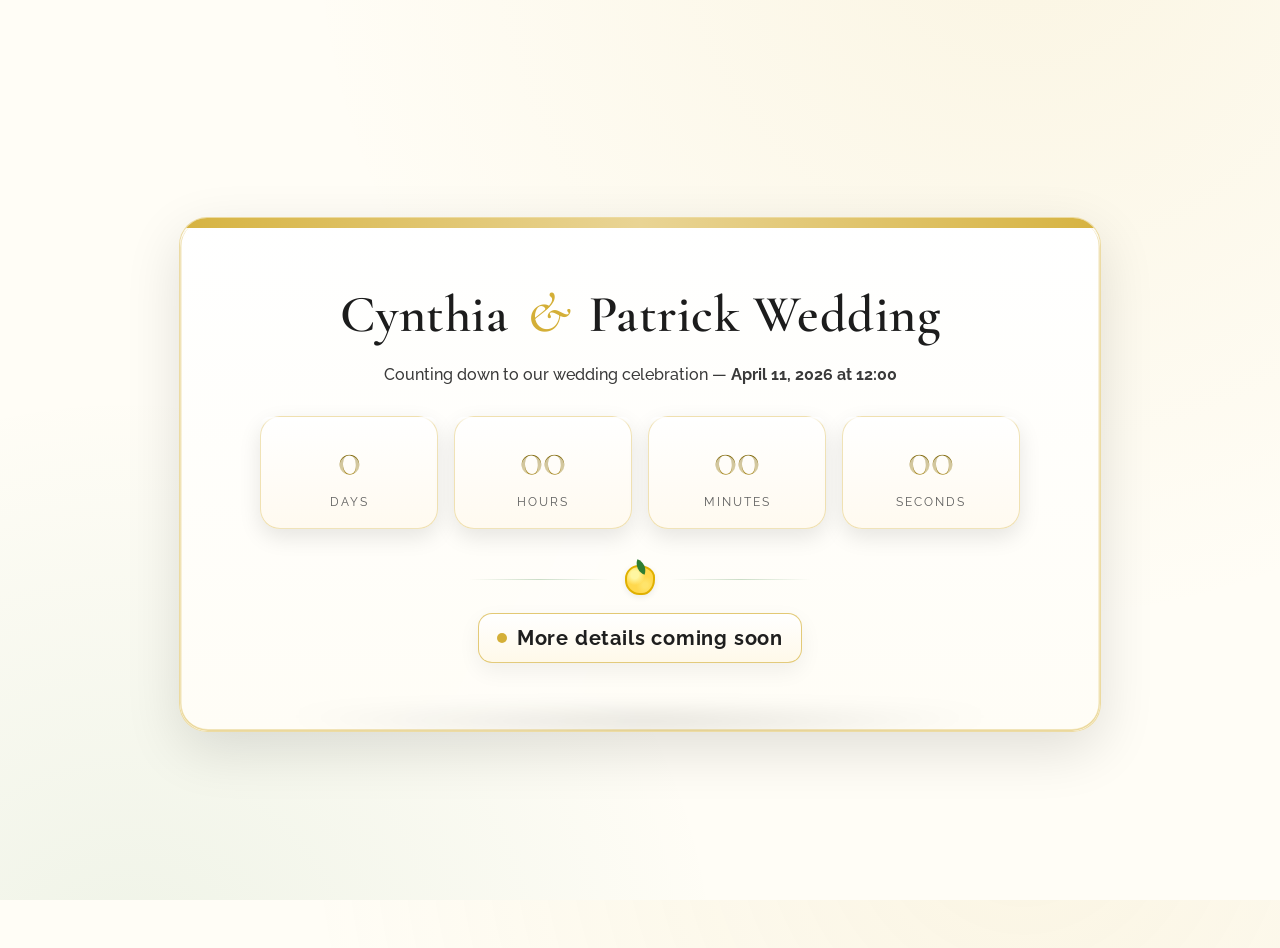
==== commit 758f3fb6: "Refactor index.html for wedding event page Updated the wedding event page with new styles, meta tags" ====
--- a/index.html
+++ b/index.html
@@ -1,262 +1,292 @@
-<!DOCTYPE html>
+<!doctype html>
 <html lang="en">
 <head>
-    <meta charset="UTF-8">
-    <meta name="viewport" content="width=device-width, initial-scale=1.0">
-    <title>Patrick & Cynthia | Wedding 2026</title>
-    <meta name="description" content="Join us for our wedding celebration at Dworek Przy Lesie, April 10-12, 2026">
-    <link rel="preconnect" href="https://fonts.googleapis.com">
-    <link rel="preconnect" href="https://fonts.gstatic.com" crossorigin>
-    <link href="https://fonts.googleapis.com/css2?family=Playfair+Display:wght@400;500;600;700&family=Montserrat:wght@300;400;500;600&display=swap" rel="stylesheet">
-    <link rel="stylesheet" href="css/style.css">
+  <meta charset="utf-8" />
+  <meta name="viewport" content="width=device-width, initial-scale=1" />
+  <title>Cynthia & Patrick — Wedding Countdown</title>
+  <link rel="preconnect" href="https://fonts.googleapis.com">
+  <link href="https://fonts.googleapis.com/css2?family=Cormorant+Garamond:wght@500;600;700&family=Raleway:wght@300;400;600&display=swap" rel="stylesheet">
+  <style>
+    :root{
+      --white:#ffffff;
+      --ivory:#fffdf6;
+      --gold:#d4af37;
+      --gold-soft:#e8d28f;
+      --green:#2e7d32;
+      --lemon:#ffd84d;
+      --shadow: 0 18px 55px rgba(0,0,0,.12);
+      --shadow-soft: 0 8px 22px rgba(0,0,0,.10);
+    }
+    html,body{
+      height:100%;
+      margin:0;
+      background:
+        radial-gradient(1200px 1200px at 80% -10%, rgba(212,175,55,.10), transparent 60%),
+        radial-gradient(1000px 1000px at 10% 110%, rgba(46,125,50,.08), transparent 60%),
+        var(--ivory);
+      color:#2b2b2b;
+      font-family: "Raleway", system-ui, -apple-system, Segoe UI, Roboto, Helvetica, Arial;
+    }
+    .wrap{
+      min-height:100%;
+      display:grid;
+      place-items:center;
+      padding:24px;
+      perspective: 1400px;
+    }
+
+    .card{
+      position:relative;
+      width:min(920px, 92vw);
+      border-radius:28px;
+      background:linear-gradient(180deg, #ffffff, #fffdf6);
+      box-shadow: var(--shadow);
+      overflow:clip;
+      border:1px solid rgba(212,175,55,.45);
+      transform-style: preserve-3d;
+      transition: transform .6s cubic-bezier(.2,.8,.2,1), box-shadow .6s ease;
+    }
+    .card::before{
+      content:"";
+      position:absolute; inset:0 0 auto 0; height:10px;
+      background: linear-gradient(90deg, var(--gold) 0%, var(--gold-soft) 50%, var(--gold) 100%);
+      opacity:.95;
+      z-index:2;
+    }
+    .card .rim{
+      pointer-events:none;
+      position:absolute; inset:0;
+      border-radius:28px;
+      box-shadow:
+        inset 0 2px 0 rgba(255,255,255,.9),
+        inset 0 -2px 0 rgba(208,171,50,.18),
+        inset 0 0 0 1.5px rgba(212,175,55,.35);
+      z-index:1;
+    }
+    .card .lift{
+      position:absolute; inset:auto 28px -18px 28px; height:36px;
+      background: radial-gradient(60% 100% at 50% 0%, rgba(0,0,0,.16), transparent 70%);
+      filter: blur(10px);
+      border-radius:24px;
+      z-index:0;
+    }
+    .card .sheen{
+      position:absolute; inset:0;
+      background: linear-gradient(115deg, rgba(255,255,255,.0) 35%, rgba(255,255,255,.28) 48%, rgba(255,255,255,.0) 62%);
+      mix-blend-mode: screen;
+      pointer-events:none;
+      opacity:.35;
+      z-index:1;
+    }
+    .card:hover{
+      transform: rotateX(2deg) rotateY(-2.5deg) translateZ(2px);
+      box-shadow: 0 25px 60px rgba(0,0,0,.18);
+    }
+    .inner{
+      position:relative;
+      z-index:3;
+      padding:60px clamp(18px, 4vw, 56px) 48px;
+    }
+    header{
+      display:flex; align-items:center; justify-content:center; gap:14px; margin-bottom:18px;
+    }
+
+    /* Title Styling */
+    h1{
+      margin:0;
+      text-align:center;
+      font-family: "Cormorant Garamond", serif;
+      font-weight:600;
+      letter-spacing:.5px;
+      font-size: clamp(32px, 5vw, 52px);
+      color:#1c1c1c;
+      text-shadow: 0 1px 0 rgba(255,255,255,.6);
+    }
+    h1 .amp{
+      font-weight:500;
+      font-style:italic;
+      color:var(--gold);
+      padding:0 6px;
+      font-size:1.1em;
+      vertical-align:baseline;
+    }
+
+    .subtitle{
+      text-align:center; margin:8px 0 32px; font-weight:500; color:#3a3a3a;
+    }
+
+    .countdown{
+      display:grid; grid-template-columns: repeat(4, minmax(120px, 1fr));
+      gap:16px; margin: 0 auto 28px; width:min(760px, 100%);
+    }
+    .unit{
+      border:1px solid rgba(212,175,55,.35);
+      background:linear-gradient(180deg, #ffffff, #fffaf0);
+      border-radius:20px; padding:18px 16px;
+      text-align:center;
+      box-shadow: var(--shadow-soft);
+      position:relative;
+    }
+    .unit::after{
+      content:""; position:absolute; inset:0 0 auto 0; height:8px;
+      border-radius:20px 20px 0 0;
+      background: linear-gradient(180deg, rgba(255,255,255,.9), rgba(255,255,255,0));
+    }
+    .value{
+      display:block;
+      font-family:"Cormorant Garamond", serif;
+      font-size: clamp(34px, 6vw, 48px);
+      line-height:1;
+      margin-bottom:8px;
+      background: linear-gradient(180deg, #5b4b00, #b08b12);
+      -webkit-background-clip:text; background-clip:text; color:transparent;
+      text-shadow: 0 1px 0 rgba(255,255,255,.6);
+    }
+    .label{
+      text-transform:uppercase; letter-spacing:2px; font-size:12px; color:#5e5e5e;
+    }
+
+    .divider{
+      display:flex; align-items:center; justify-content:center; gap:16px; margin: 36px 0 18px;
+      color: rgba(46,125,50,.9);
+    }
+    .divider .line{
+      height:1px; width:140px; background: linear-gradient(90deg, transparent, rgba(46,125,50,.25), transparent);
+    }
+    .lemon{
+      width:26px; height:26px; display:inline-block;
+      background:
+        radial-gradient(circle at 30% 30%, #fff6a1 15%, transparent 40%),
+        radial-gradient(circle at 70% 70%, #ffe46b 10%, transparent 35%),
+        var(--lemon);
+      border-radius:50% 58% 46% 52% / 48% 44% 56% 52%;
+      border:2px solid #e0b000;
+      box-shadow: 0 2px 6px rgba(0,0,0,.08);
+      position:relative;
+    }
+    .lemon::after{
+      content:"";
+      position:absolute; top:-6px; left:8px; width:12px; height:12px; border-radius:0 100% 0 100%;
+      background: var(--green);
+      transform: rotate(20deg);
+    }
+
+    .details{
+      margin-top:16px;
+      text-align:center;
+      font-weight:700;
+      letter-spacing:.8px;
+      color:#1e1e1e;
+      font-size: clamp(18px, 3vw, 20px);
+    }
+    .details .flag{
+      display:inline-flex; align-items:center; gap:10px;
+      padding:12px 18px;
+      border:1.5px solid rgba(212,175,55,.65);
+      background: linear-gradient(180deg, #ffffff, #fff9e9);
+      border-radius:14px;
+      box-shadow: 0 8px 22px rgba(0,0,0,.06), inset 0 1px 0 rgba(255,255,255,.7);
+    }
+    .details .pulse{
+      width:10px; height:10px; border-radius:50%;
+      background: #d4af37;
+      box-shadow: 0 0 0 0 rgba(212,175,55,.6);
+      animation: pulse 1.8s ease-out infinite;
+    }
+    @keyframes pulse{
+      0%   { box-shadow: 0 0 0 0 rgba(212,175,55,.6); }
+      70%  { box-shadow: 0 0 0 10px rgba(212,175,55,0); }
+      100% { box-shadow: 0 0 0 0 rgba(212,175,55,0); }
+    }
+
+    footer{
+      padding: 24px clamp(18px, 4vw, 56px) 36px;
+      display:flex; justify-content:center; gap:10px; flex-wrap:wrap;
+      color:#5a5a5a; font-size:14px;
+    }
+    .pill{
+      border-radius:999px; padding:10px 14px; display:inline-flex; align-items:center; gap:8px;
+      border:1px solid rgba(212,175,55,.35);
+      background: linear-gradient(180deg, #fff, #fffaf2);
+      box-shadow: 0 6px 16px rgba(0,0,0,.06);
+    }
+    .dot{
+      width:8px; height:8px; border-radius:50%; background: var(--green);
+    }
+    @media (max-width:680px){
+      .countdown{ grid-template-columns: repeat(2, 1fr); }
+    }
+    .fade-in{opacity:0; transform: translateY(8px); animation: fadeUp .9s ease .05s forwards;}
+    @keyframes fadeUp{to{opacity:1; transform:none;}}
+  </style>
 </head>
 <body>
-    <!-- Sticky Navigation Menu -->
-    <nav class="sticky-nav">
-        <a href="#hero" class="nav-item active" data-section="hero">
-            <span class="nav-icon">💒</span>
-            <span class="nav-label">Start</span>
-        </a>
-        <a href="#about" class="nav-item" data-section="about">
-            <span class="nav-icon">💕</span>
-            <span class="nav-label">About</span>
-        </a>
-        <a href="#location" class="nav-item" data-section="location">
-            <span class="nav-icon">📍</span>
-            <span class="nav-label">Location</span>
-        </a>
-        <a href="#schedule" class="nav-item" data-section="schedule">
-            <span class="nav-icon">⏰</span>
-            <span class="nav-label">Schedule</span>
-        </a>
-        <a href="#info" class="nav-item" data-section="info">
-            <span class="nav-icon">ℹ️</span>
-            <span class="nav-label">Info</span>
-        </a>
-    </nav>
-
-    <!-- Language Switcher -->
-    <div class="language-switcher">
-        <a href="index.html" class="active">EN</a>
-        <a href="pl.html">PL</a>
-        <a href="de.html">DE</a>
-    </div>
-
-    <!-- Hero Section with Image -->
-    <section id="hero" class="hero-section">
-        <div class="hero-image">
-            <img src="images/img_2223.jpg" alt="Patrick & Cynthia" onerror="this.style.display='none'; this.nextElementSibling.style.display='flex';">
-            <div class="hero-placeholder" style="display: none;">
-                <p>📷 Place your image "img_2223.jpg" in the images folder</p>
-            </div>
+  <div class="wrap">
+    <main class="card fade-in" role="main" aria-labelledby="title">
+      <span class="rim" aria-hidden="true"></span>
+      <span class="sheen" aria-hidden="true"></span>
+      <span class="lift" aria-hidden="true"></span>
+
+      <div class="inner">
+        <header>
+          <h1 id="title">Cynthia <span class="amp">&amp;</span> Patrick Wedding</h1>
+        </header>
+
+        <p class="subtitle">Counting down to our wedding celebration — <strong>April 11, 2026 at 12:00</strong></p>
+
+        <section class="countdown" aria-label="Countdown timer">
+          <div class="unit"><span class="value" id="days">–</span><span class="label">Days</span></div>
+          <div class="unit"><span class="value" id="hours">–</span><span class="label">Hours</span></div>
+          <div class="unit"><span class="value" id="minutes">–</span><span class="label">Minutes</span></div>
+          <div class="unit"><span class="value" id="seconds">–</span><span class="label">Seconds</span></div>
+        </section>
+
+        <div class="divider" aria-hidden="true">
+          <span class="line"></span><span class="lemon"></span><span class="line"></span>
         </div>
-        <div class="hero-overlay"></div>
-        <div class="hero-content">
-            <h1 class="hero-title">We invite you</h1>
-            <p class="hero-subtitle">to witness us say</p>
-            <h2 class="hero-yes">"I DO"</h2>
-            <div class="hero-date">April 10-12, 2026</div>
-            <div class="hero-venue">Dworek Przy Lesie</div>
-        </div>
-        <div class="scroll-indicator">
-            <span>↓</span>
-        </div>
-    </section>
-
-    <!-- About Section -->
-    <section id="about" class="content-section">
-        <div class="container">
-            <h2 class="section-title">Our Celebration</h2>
-            <div class="about-content">
-                <p class="lead-text">Join us for a weekend filled with love, laughter, and celebration in the beautiful orangerie of Dworek Przy Lesie.</p>
-                <p>Set in a stunning forest location, our wedding will be an elegant summer party where nature meets timeless romance. We're creating a warm and joyful atmosphere where every moment will be filled with happiness and cherished memories.</p>
-                <p>From Friday's welcome through Sunday's farewell, we invite you to be part of our special journey as we begin our life together.</p>
-            </div>
-        </div>
-    </section>
-
-    <!-- Location Section -->
-    <section id="location" class="content-section location-section">
-        <div class="container">
-            <h2 class="section-title">
-                <span class="title-icon">📍</span>
-                Where We Celebrate
-            </h2>
-            
-            <div class="location-info">
-                <div class="venue-details">
-                    <h3>Dworek Przy Lesie</h3>
-                    <p class="venue-description">A charming orangerie nestled in the forest, combining natural beauty with elegant charm. The perfect setting for our special day.</p>
-                    <div class="venue-address">
-                        <strong>Address:</strong><br>
-                        Details will be provided to confirmed guests
-                    </div>
-                </div>
-            </div>
-
-            <div class="map-container">
-                <iframe 
-                    src="https://www.google.com/maps/embed?pb=!1m18!1m12!1m3!1d2373.8956!2d18.0756344!3d53.6174989!2m3!1f0!2f0!3f0!3m2!1i1024!2i768!4f13.1!3m3!1m2!1s0x470312f6e8c45555%3A0x9f4f6c5c3e2f1234!2sDworek%20Przy%20Lesie!5e0!3m2!1sen!2spl!4v1697734000000!5m2!1sen!2spl"
-                    width="100%" 
-                    height="500" 
-                    style="border:0;" 
-                    allowfullscreen="" 
-                    loading="lazy" 
-                    referrerpolicy="no-referrer-when-downgrade">
-                </iframe>
-            </div>
-        </div>
-    </section>
-
-    <!-- Schedule Section -->
-    <section id="schedule" class="content-section schedule-section">
-        <div class="container">
-            <h2 class="section-title">
-                <span class="title-icon">⏰</span>
-                Weekend Schedule
-            </h2>
-
-            <!-- Friday -->
-            <div class="day-schedule">
-                <h3 class="day-title">Friday, April 10</h3>
-                <div class="schedule-item">
-                    <span class="schedule-icon">🌅</span>
-                    <div class="schedule-content">
-                        <div class="schedule-time">Anytime</div>
-                        <div class="schedule-event">Arrival & Check-in</div>
-                        <div class="schedule-desc">Arrive at your leisure - no formal plans for the evening</div>
-                    </div>
-                </div>
-            </div>
-
-            <!-- Saturday -->
-            <div class="day-schedule">
-                <h3 class="day-title">Saturday, April 11 - Main Celebration</h3>
-                
-                <div class="schedule-item">
-                    <span class="schedule-icon">☕</span>
-                    <div class="schedule-content">
-                        <div class="schedule-time">08:00 - 10:00</div>
-                        <div class="schedule-event">Breakfast</div>
-                        <div class="schedule-desc">Start your day with a delicious breakfast</div>
-                    </div>
-                </div>
-
-                <div class="schedule-item">
-                    <span class="schedule-icon">💒</span>
-                    <div class="schedule-content">
-                        <div class="schedule-time">13:00</div>
-                        <div class="schedule-event">Ceremony</div>
-                        <div class="schedule-desc">The orangerie awaits as we exchange our vows</div>
-                    </div>
-                </div>
-
-                <div class="schedule-item">
-                    <span class="schedule-icon">🎉</span>
-                    <div class="schedule-content">
-                        <div class="schedule-time">14:00</div>
-                        <div class="schedule-event">Party Begins!</div>
-                        <div class="schedule-desc">Celebration, music, and joy</div>
-                    </div>
-                </div>
-
-                <div class="schedule-item">
-                    <span class="schedule-icon">🍕</span>
-                    <div class="schedule-content">
-                        <div class="schedule-time">Throughout</div>
-                        <div class="schedule-event">Two Buffets Opening</div>
-                        <div class="schedule-desc">Including a special pizza specialist station</div>
-                    </div>
-                </div>
-
-                <div class="schedule-item">
-                    <span class="schedule-icon">🍲</span>
-                    <div class="schedule-content">
-                        <div class="schedule-time">Midnight</div>
-                        <div class="schedule-event">Midnight Soup</div>
-                        <div class="schedule-desc">Traditional late-night snack</div>
-                    </div>
-                </div>
-
-                <div class="schedule-item">
-                    <span class="schedule-icon">🌙</span>
-                    <div class="schedule-content">
-                        <div class="schedule-time">Until 02:00</div>
-                        <div class="schedule-event">Party Continues</div>
-                        <div class="schedule-desc">Dance the night away!</div>
-                    </div>
-                </div>
-            </div>
-
-            <!-- Sunday -->
-            <div class="day-schedule">
-                <h3 class="day-title">Sunday, April 12</h3>
-                
-                <div class="schedule-item">
-                    <span class="schedule-icon">🥐</span>
-                    <div class="schedule-content">
-                        <div class="schedule-time">Morning</div>
-                        <div class="schedule-event">Breakfast</div>
-                        <div class="schedule-desc">Relaxed morning meal</div>
-                    </div>
-                </div>
-
-                <div class="schedule-item">
-                    <span class="schedule-icon">🎊</span>
-                    <div class="schedule-content">
-                        <div class="schedule-time">12:00 - 17:00</div>
-                        <div class="schedule-event">Poprawiny</div>
-                        <div class="schedule-desc">Traditional Polish after-wedding celebration</div>
-                    </div>
-                </div>
-            </div>
-        </div>
-    </section>
-
-    <!-- Info Section -->
-    <section id="info" class="content-section info-section">
-        <div class="container">
-            <h2 class="section-title">
-                <span class="title-icon">ℹ️</span>
-                Important Information
-            </h2>
-
-            <div class="info-grid">
-                <div class="info-card">
-                    <div class="info-icon">🏨</div>
-                    <h3>Accommodation</h3>
-                    <p>All rooms are taken care of for our guests. You don't need to worry about anything!</p>
-                </div>
-
-                <div class="info-card">
-                    <div class="info-icon">👔</div>
-                    <h3>Dress Code</h3>
-                    <p>Elegant summer attire. Light colors, pastels, and summery fabrics are encouraged.</p>
-                </div>
-
-                <div class="info-card">
-                    <div class="info-icon">🎁</div>
-                    <h3>Gifts</h3>
-                    <p>Your presence is the greatest gift! If you wish, contributions toward our honeymoon are appreciated.</p>
-                </div>
-
-                <div class="info-card">
-                    <div class="info-icon">✉️</div>
-                    <h3>RSVP</h3>
-                    <p>Please confirm by <strong>March 1, 2026</strong><br>Contact: <a href="mailto:email@example.com">email@example.com</a></p>
-                </div>
-            </div>
-        </div>
-    </section>
-
-    <!-- Footer -->
-    <footer>
-        <p>We can't wait to celebrate with you! ✨</p>
-        <p>Patrick & Cynthia • 2026</p>
-    </footer>
-
-    <script src="js/main.js"></script>
+
+        <p class="details">
+          <span class="flag">
+            <span class="pulse" aria-hidden="true"></span>
+            More details coming soon
+          </span>
+        </p>
+      </div>
+
+      <!-- <footer> -->
+        <!-- <span class="pill"><span class="dot" aria-hidden="true"></span> Venue announcement to follow</span> -->
+        <!-- <span class="pill"><span class="dot" aria-hidden="true"></span> Dress code: Italian summer chic</span> -->
+      <!-- </footer> -->
+    </main>
+  </div>
+
+  <script>
+    const target = new Date('2026-04-11T12:00:00').getTime();
+    const el = {
+      days: document.getElementById('days'),
+      hours: document.getElementById('hours'),
+      minutes: document.getElementById('minutes'),
+      seconds: document.getElementById('seconds'),
+    };
+    function pad(n){ return n.toString().padStart(2,'0'); }
+    function tick(){
+      const now = Date.now();
+      let diff = Math.max(0, target - now);
+      const days = Math.floor(diff / (1000*60*60*24)); diff -= days * (1000*60*60*24);
+      const hours = Math.floor(diff / (1000*60*60)); diff -= hours * (1000*60*60);
+      const minutes = Math.floor(diff / (1000*60)); diff -= minutes * (1000*60);
+      const seconds = Math.floor(diff / 1000);
+      el.days.textContent = days;
+      el.hours.textContent = pad(hours);
+      el.minutes.textContent = pad(minutes);
+      el.seconds.textContent = pad(seconds);
+      if (target - now <= 0) {
+        clearInterval(timer);
+        document.querySelector('.subtitle').textContent = "It's time to celebrate!";
+      }
+    }
+    tick();
+    const timer = setInterval(tick, 1000);
+  </script>
 </body>
 </html>
-</body>
-</html>
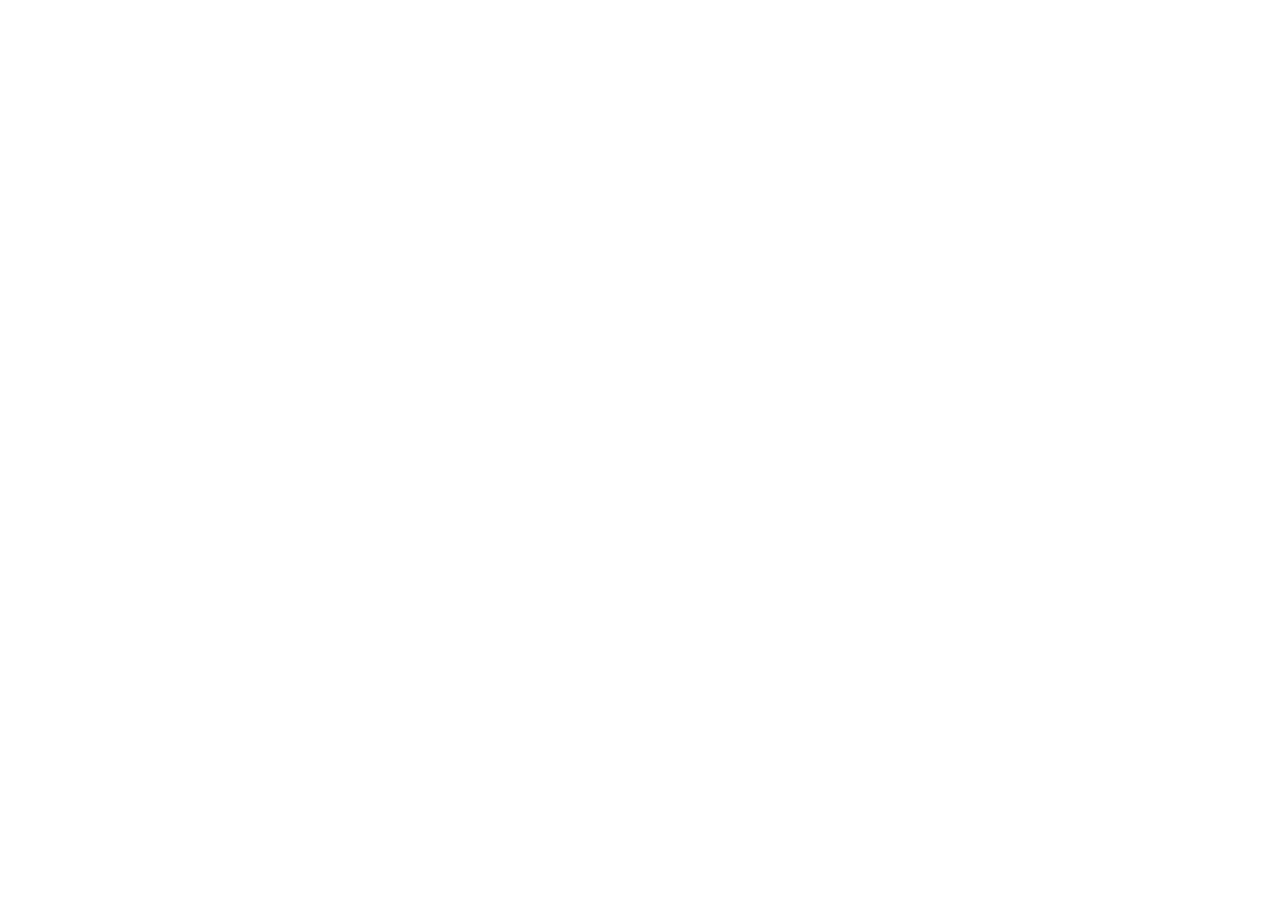
==== commit e1752018: "change to redirect" ====
--- a/index.html
+++ b/index.html
@@ -1,292 +1,18 @@
-<!doctype html>
+<!DOCTYPE html>
 <html lang="en">
+
 <head>
-  <meta charset="utf-8" />
-  <meta name="viewport" content="width=device-width, initial-scale=1" />
-  <title>Cynthia & Patrick — Wedding Countdown</title>
-  <link rel="preconnect" href="https://fonts.googleapis.com">
-  <link href="https://fonts.googleapis.com/css2?family=Cormorant+Garamond:wght@500;600;700&family=Raleway:wght@300;400;600&display=swap" rel="stylesheet">
-  <style>
-    :root{
-      --white:#ffffff;
-      --ivory:#fffdf6;
-      --gold:#d4af37;
-      --gold-soft:#e8d28f;
-      --green:#2e7d32;
-      --lemon:#ffd84d;
-      --shadow: 0 18px 55px rgba(0,0,0,.12);
-      --shadow-soft: 0 8px 22px rgba(0,0,0,.10);
-    }
-    html,body{
-      height:100%;
-      margin:0;
-      background:
-        radial-gradient(1200px 1200px at 80% -10%, rgba(212,175,55,.10), transparent 60%),
-        radial-gradient(1000px 1000px at 10% 110%, rgba(46,125,50,.08), transparent 60%),
-        var(--ivory);
-      color:#2b2b2b;
-      font-family: "Raleway", system-ui, -apple-system, Segoe UI, Roboto, Helvetica, Arial;
-    }
-    .wrap{
-      min-height:100%;
-      display:grid;
-      place-items:center;
-      padding:24px;
-      perspective: 1400px;
-    }
+  <meta charset="UTF-8">
+  <meta http-equiv="refresh" content="0;url=https://cp-wedding.squarespace.com/">
+  <title>Redirecting...</title>
+ <script>
+    window.location.href = "https://cp-wedding.squarespace.com/";
+  </script>
+</head>
 
-    .card{
-      position:relative;
-      width:min(920px, 92vw);
-      border-radius:28px;
-      background:linear-gradient(180deg, #ffffff, #fffdf6);
-      box-shadow: var(--shadow);
-      overflow:clip;
-      border:1px solid rgba(212,175,55,.45);
-      transform-style: preserve-3d;
-      transition: transform .6s cubic-bezier(.2,.8,.2,1), box-shadow .6s ease;
-    }
-    .card::before{
-      content:"";
-      position:absolute; inset:0 0 auto 0; height:10px;
-      background: linear-gradient(90deg, var(--gold) 0%, var(--gold-soft) 50%, var(--gold) 100%);
-      opacity:.95;
-      z-index:2;
-    }
-    .card .rim{
-      pointer-events:none;
-      position:absolute; inset:0;
-      border-radius:28px;
-      box-shadow:
-        inset 0 2px 0 rgba(255,255,255,.9),
-        inset 0 -2px 0 rgba(208,171,50,.18),
-        inset 0 0 0 1.5px rgba(212,175,55,.35);
-      z-index:1;
-    }
-    .card .lift{
-      position:absolute; inset:auto 28px -18px 28px; height:36px;
-      background: radial-gradient(60% 100% at 50% 0%, rgba(0,0,0,.16), transparent 70%);
-      filter: blur(10px);
-      border-radius:24px;
-      z-index:0;
-    }
-    .card .sheen{
-      position:absolute; inset:0;
-      background: linear-gradient(115deg, rgba(255,255,255,.0) 35%, rgba(255,255,255,.28) 48%, rgba(255,255,255,.0) 62%);
-      mix-blend-mode: screen;
-      pointer-events:none;
-      opacity:.35;
-      z-index:1;
-    }
-    .card:hover{
-      transform: rotateX(2deg) rotateY(-2.5deg) translateZ(2px);
-      box-shadow: 0 25px 60px rgba(0,0,0,.18);
-    }
-    .inner{
-      position:relative;
-      z-index:3;
-      padding:60px clamp(18px, 4vw, 56px) 48px;
-    }
-    header{
-      display:flex; align-items:center; justify-content:center; gap:14px; margin-bottom:18px;
-    }
+<body>
+  <p>If you are not redirected automatically, follow this <a href="https://cp-wedding.squarespace.com/">link to the wedding
+      site</a>.</p>
+</body>
 
-    /* Title Styling */
-    h1{
-      margin:0;
-      text-align:center;
-      font-family: "Cormorant Garamond", serif;
-      font-weight:600;
-      letter-spacing:.5px;
-      font-size: clamp(32px, 5vw, 52px);
-      color:#1c1c1c;
-      text-shadow: 0 1px 0 rgba(255,255,255,.6);
-    }
-    h1 .amp{
-      font-weight:500;
-      font-style:italic;
-      color:var(--gold);
-      padding:0 6px;
-      font-size:1.1em;
-      vertical-align:baseline;
-    }
-
-    .subtitle{
-      text-align:center; margin:8px 0 32px; font-weight:500; color:#3a3a3a;
-    }
-
-    .countdown{
-      display:grid; grid-template-columns: repeat(4, minmax(120px, 1fr));
-      gap:16px; margin: 0 auto 28px; width:min(760px, 100%);
-    }
-    .unit{
-      border:1px solid rgba(212,175,55,.35);
-      background:linear-gradient(180deg, #ffffff, #fffaf0);
-      border-radius:20px; padding:18px 16px;
-      text-align:center;
-      box-shadow: var(--shadow-soft);
-      position:relative;
-    }
-    .unit::after{
-      content:""; position:absolute; inset:0 0 auto 0; height:8px;
-      border-radius:20px 20px 0 0;
-      background: linear-gradient(180deg, rgba(255,255,255,.9), rgba(255,255,255,0));
-    }
-    .value{
-      display:block;
-      font-family:"Cormorant Garamond", serif;
-      font-size: clamp(34px, 6vw, 48px);
-      line-height:1;
-      margin-bottom:8px;
-      background: linear-gradient(180deg, #5b4b00, #b08b12);
-      -webkit-background-clip:text; background-clip:text; color:transparent;
-      text-shadow: 0 1px 0 rgba(255,255,255,.6);
-    }
-    .label{
-      text-transform:uppercase; letter-spacing:2px; font-size:12px; color:#5e5e5e;
-    }
-
-    .divider{
-      display:flex; align-items:center; justify-content:center; gap:16px; margin: 36px 0 18px;
-      color: rgba(46,125,50,.9);
-    }
-    .divider .line{
-      height:1px; width:140px; background: linear-gradient(90deg, transparent, rgba(46,125,50,.25), transparent);
-    }
-    .lemon{
-      width:26px; height:26px; display:inline-block;
-      background:
-        radial-gradient(circle at 30% 30%, #fff6a1 15%, transparent 40%),
-        radial-gradient(circle at 70% 70%, #ffe46b 10%, transparent 35%),
-        var(--lemon);
-      border-radius:50% 58% 46% 52% / 48% 44% 56% 52%;
-      border:2px solid #e0b000;
-      box-shadow: 0 2px 6px rgba(0,0,0,.08);
-      position:relative;
-    }
-    .lemon::after{
-      content:"";
-      position:absolute; top:-6px; left:8px; width:12px; height:12px; border-radius:0 100% 0 100%;
-      background: var(--green);
-      transform: rotate(20deg);
-    }
-
-    .details{
-      margin-top:16px;
-      text-align:center;
-      font-weight:700;
-      letter-spacing:.8px;
-      color:#1e1e1e;
-      font-size: clamp(18px, 3vw, 20px);
-    }
-    .details .flag{
-      display:inline-flex; align-items:center; gap:10px;
-      padding:12px 18px;
-      border:1.5px solid rgba(212,175,55,.65);
-      background: linear-gradient(180deg, #ffffff, #fff9e9);
-      border-radius:14px;
-      box-shadow: 0 8px 22px rgba(0,0,0,.06), inset 0 1px 0 rgba(255,255,255,.7);
-    }
-    .details .pulse{
-      width:10px; height:10px; border-radius:50%;
-      background: #d4af37;
-      box-shadow: 0 0 0 0 rgba(212,175,55,.6);
-      animation: pulse 1.8s ease-out infinite;
-    }
-    @keyframes pulse{
-      0%   { box-shadow: 0 0 0 0 rgba(212,175,55,.6); }
-      70%  { box-shadow: 0 0 0 10px rgba(212,175,55,0); }
-      100% { box-shadow: 0 0 0 0 rgba(212,175,55,0); }
-    }
-
-    footer{
-      padding: 24px clamp(18px, 4vw, 56px) 36px;
-      display:flex; justify-content:center; gap:10px; flex-wrap:wrap;
-      color:#5a5a5a; font-size:14px;
-    }
-    .pill{
-      border-radius:999px; padding:10px 14px; display:inline-flex; align-items:center; gap:8px;
-      border:1px solid rgba(212,175,55,.35);
-      background: linear-gradient(180deg, #fff, #fffaf2);
-      box-shadow: 0 6px 16px rgba(0,0,0,.06);
-    }
-    .dot{
-      width:8px; height:8px; border-radius:50%; background: var(--green);
-    }
-    @media (max-width:680px){
-      .countdown{ grid-template-columns: repeat(2, 1fr); }
-    }
-    .fade-in{opacity:0; transform: translateY(8px); animation: fadeUp .9s ease .05s forwards;}
-    @keyframes fadeUp{to{opacity:1; transform:none;}}
-  </style>
-</head>
-<body>
-  <div class="wrap">
-    <main class="card fade-in" role="main" aria-labelledby="title">
-      <span class="rim" aria-hidden="true"></span>
-      <span class="sheen" aria-hidden="true"></span>
-      <span class="lift" aria-hidden="true"></span>
-
-      <div class="inner">
-        <header>
-          <h1 id="title">Cynthia <span class="amp">&amp;</span> Patrick Wedding</h1>
-        </header>
-
-        <p class="subtitle">Counting down to our wedding celebration — <strong>April 11, 2026 at 12:00</strong></p>
-
-        <section class="countdown" aria-label="Countdown timer">
-          <div class="unit"><span class="value" id="days">–</span><span class="label">Days</span></div>
-          <div class="unit"><span class="value" id="hours">–</span><span class="label">Hours</span></div>
-          <div class="unit"><span class="value" id="minutes">–</span><span class="label">Minutes</span></div>
-          <div class="unit"><span class="value" id="seconds">–</span><span class="label">Seconds</span></div>
-        </section>
-
-        <div class="divider" aria-hidden="true">
-          <span class="line"></span><span class="lemon"></span><span class="line"></span>
-        </div>
-
-        <p class="details">
-          <span class="flag">
-            <span class="pulse" aria-hidden="true"></span>
-            More details coming soon
-          </span>
-        </p>
-      </div>
-
-      <!-- <footer> -->
-        <!-- <span class="pill"><span class="dot" aria-hidden="true"></span> Venue announcement to follow</span> -->
-        <!-- <span class="pill"><span class="dot" aria-hidden="true"></span> Dress code: Italian summer chic</span> -->
-      <!-- </footer> -->
-    </main>
-  </div>
-
-  <script>
-    const target = new Date('2026-04-11T12:00:00').getTime();
-    const el = {
-      days: document.getElementById('days'),
-      hours: document.getElementById('hours'),
-      minutes: document.getElementById('minutes'),
-      seconds: document.getElementById('seconds'),
-    };
-    function pad(n){ return n.toString().padStart(2,'0'); }
-    function tick(){
-      const now = Date.now();
-      let diff = Math.max(0, target - now);
-      const days = Math.floor(diff / (1000*60*60*24)); diff -= days * (1000*60*60*24);
-      const hours = Math.floor(diff / (1000*60*60)); diff -= hours * (1000*60*60);
-      const minutes = Math.floor(diff / (1000*60)); diff -= minutes * (1000*60);
-      const seconds = Math.floor(diff / 1000);
-      el.days.textContent = days;
-      el.hours.textContent = pad(hours);
-      el.minutes.textContent = pad(minutes);
-      el.seconds.textContent = pad(seconds);
-      if (target - now <= 0) {
-        clearInterval(timer);
-        document.querySelector('.subtitle').textContent = "It's time to celebrate!";
-      }
-    }
-    tick();
-    const timer = setInterval(tick, 1000);
-  </script>
-</body>
-</html>
+</html>
